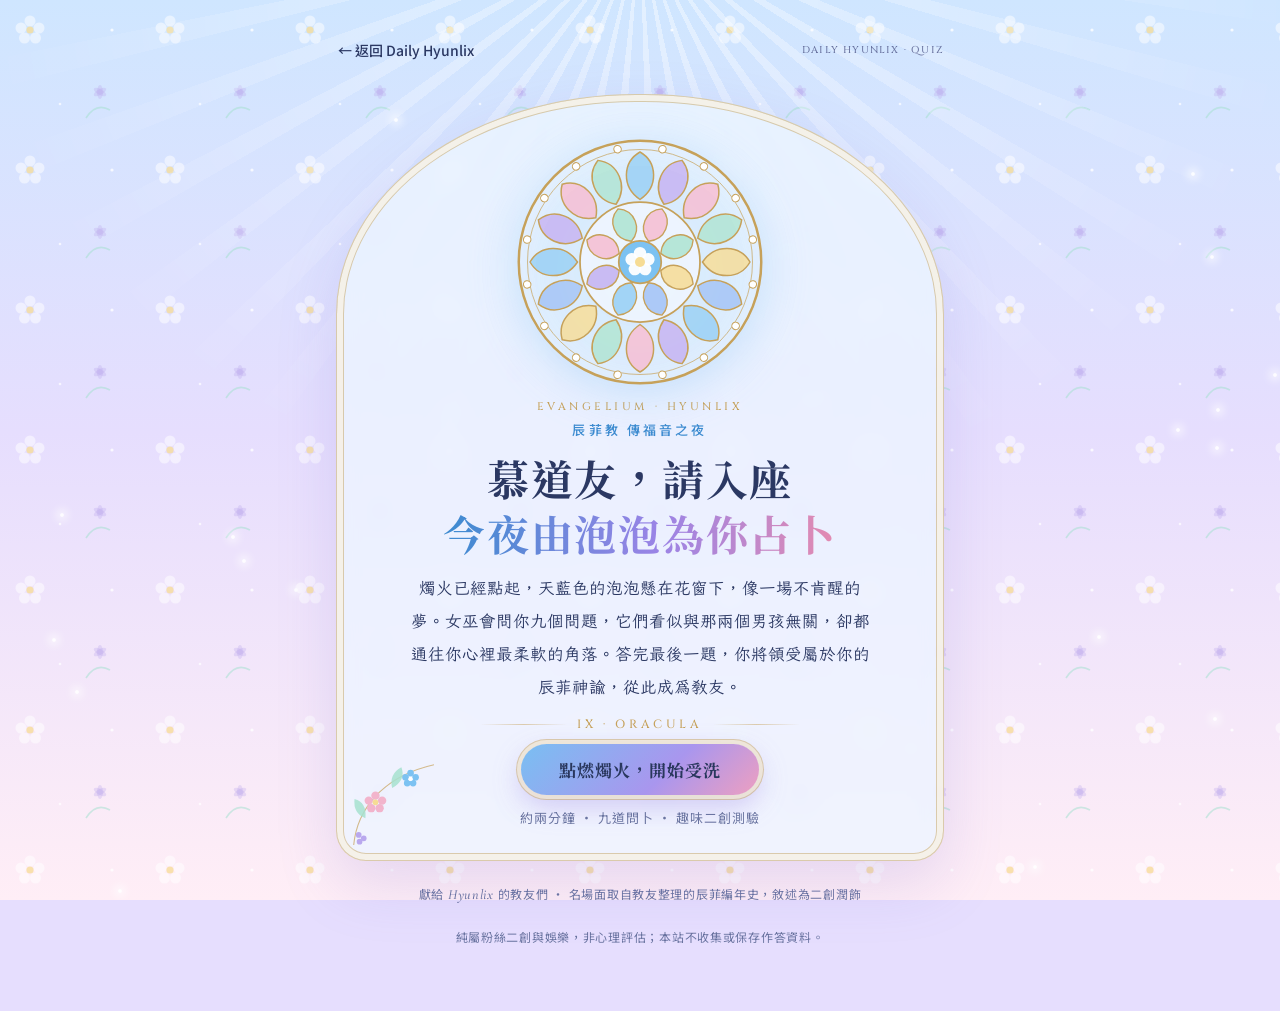
==== heart-flutter.html @ 3e99c783 "Add heart-flutter quiz and link it from Daily Hyunlix" ====
<!doctype html>
<html lang="zh-Hant">
<head>
<meta charset="utf-8">
<meta name="viewport" content="width=device-width,initial-scale=1,viewport-fit=cover">
<meta name="theme-color" content="#cfe6ff">
<meta name="description" content="九道問卜，領受屬於你的辰菲神諭。Daily Hyunlix 的心動時刻趣味測驗，約兩分鐘。">
<meta property="og:type" content="website">
<meta property="og:title" content="辰菲心動時刻｜Daily Hyunlix">
<meta property="og:description" content="九道問卜，六種心動時刻。來看看女巫為你讀出的辰菲神諭。">
<meta property="og:url" content="https://annaone0.github.io/daily-hyunlix/heart-flutter.html">
<link rel="canonical" href="https://annaone0.github.io/daily-hyunlix/heart-flutter.html">
<style>[hidden]{display:none!important}body{margin:0}html{scroll-padding-top:env(safe-area-inset-top,0px)}</style>
<title>辰菲心動時刻｜Daily Hyunlix</title>
<link rel="preconnect" href="https://fonts.googleapis.com">
<link rel="stylesheet" href="https://fonts.googleapis.com/css2?family=Noto+Serif+TC:wght@500;700&family=LXGW+WenKai+TC:wght@400;700&family=Noto+Sans+TC:wght@400;500&family=Cormorant+Garamond:ital,wght@1,500&family=Cinzel:wght@500&display=swap">
<style>
/* Layout: a single nave. Arched glass panels stand in one column under falling light; a rose window crowns the entrance; flowers grow over every wall. */
:root{
  --bg-top:#cfe6ff; --bg-mid:#e6defe; --bg-bot:#ffeef6;
  --pearl:rgba(255,255,255,.74); --glass:rgba(236,245,255,.78);
  --ink:#2b3863; --ink-soft:#6a74a0;
  --sky:#7cc2f2; --sky-deep:#3c8bd0; --gilt:#c6a15a; --line:rgba(198,161,90,.5);
  --rose:#f2b4cc; --lilac:#b9a8ee; --mint:#a6e0cf; --butter:#f6dc94; --peach:#f6c2a4;
  --ray:rgba(255,255,255,.42); --glow:rgba(255,255,255,.9);
  --display:"Noto Serif TC","Songti TC",serif; --prose:"LXGW WenKai TC","Noto Serif TC",serif;
  --body:"Noto Sans TC","PingFang TC","Microsoft JhengHei",sans-serif;
  --latin:"Cormorant Garamond",Georgia,serif; --caps:"Cinzel","Times New Roman",serif;
}
@media (prefers-color-scheme: dark){:root:not([data-theme="light"]){
  --bg-top:#151c48; --bg-mid:#241f52; --bg-bot:#36244c;
  --pearl:rgba(30,34,78,.74); --glass:rgba(44,54,108,.66);
  --ink:#eef0ff; --ink-soft:#b3b8de; --sky:#8fcdf6; --sky-deep:#b8dffb; --gilt:#e3c47e; --line:rgba(227,196,126,.42);
  --ray:rgba(190,215,255,.13); --glow:rgba(255,240,210,.55); color-scheme:dark}}
:root[data-theme="dark"]{
  --bg-top:#151c48; --bg-mid:#241f52; --bg-bot:#36244c;
  --pearl:rgba(30,34,78,.74); --glass:rgba(44,54,108,.66);
  --ink:#eef0ff; --ink-soft:#b3b8de; --sky:#8fcdf6; --sky-deep:#b8dffb; --gilt:#e3c47e; --line:rgba(227,196,126,.42);
  --ray:rgba(190,215,255,.13); --glow:rgba(255,240,210,.55); color-scheme:dark}

*{box-sizing:border-box}
body{
  color:var(--ink);font-family:var(--body);font-size:16px;line-height:1.75;min-height:100vh;overflow-x:hidden;
  background-color:var(--bg-mid);
  background-image:
    url("data:image/svg+xml,%3Csvg xmlns='http://www.w3.org/2000/svg' width='140' height='140' viewBox='0 0 140 140'%3E%3Cg fill='%23ffffff' fill-opacity='.5'%3E%3Ccircle cx='30' cy='21' r='5.5'/%3E%3Ccircle cx='39' cy='28' r='5.5'/%3E%3Ccircle cx='35.5' cy='38' r='5.5'/%3E%3Ccircle cx='24.5' cy='38' r='5.5'/%3E%3Ccircle cx='21' cy='28' r='5.5'/%3E%3C/g%3E%3Ccircle cx='30' cy='30' r='3.6' fill='%23f6dc94' fill-opacity='.75'/%3E%3Cg fill='%23b9a8ee' fill-opacity='.3'%3E%3Cellipse cx='100' cy='92' rx='3' ry='7'/%3E%3Cellipse cx='100' cy='92' rx='3' ry='7' transform='rotate(60 100 92)'/%3E%3Cellipse cx='100' cy='92' rx='3' ry='7' transform='rotate(120 100 92)'/%3E%3C/g%3E%3Cpath d='M86 118 q10 -16 24 -8' stroke='%23a6e0cf' stroke-opacity='.55' fill='none' stroke-width='1.6'/%3E%3Ccircle cx='112' cy='30' r='1.6' fill='%23ffffff' fill-opacity='.8'/%3E%3Ccircle cx='60' cy='104' r='1.3' fill='%23ffffff' fill-opacity='.7'/%3E%3C/svg%3E"),
    linear-gradient(180deg,var(--bg-top),var(--bg-mid) 48%,var(--bg-bot));
  background-attachment:fixed;
}
body::after{content:"";position:fixed;inset:0;pointer-events:none;z-index:0;
  background:repeating-conic-gradient(from 160deg at 50% -8%,var(--ray) 0deg 2.5deg,transparent 2.5deg 8deg);
  -webkit-mask-image:radial-gradient(ellipse 70% 80% at 50% 0,#000 0,transparent 75%);mask-image:radial-gradient(ellipse 70% 80% at 50% 0,#000 0,transparent 75%)}
.wrap{position:relative;z-index:1;max-width:640px;margin:0 auto;padding-block:28px 64px;padding-left:max(16px,env(safe-area-inset-left,0px));padding-right:max(16px,env(safe-area-inset-right,0px));display:flex;flex-direction:column;gap:22px}

/* floating bubbles and motes of light */
.air{position:fixed;inset:0;pointer-events:none;z-index:0;overflow:hidden}
.air .bub{position:absolute;bottom:-120px;border-radius:50%;
  background:radial-gradient(circle at 32% 28%,#fff 0 7%,rgba(255,255,255,.35) 20%,transparent 62%),conic-gradient(from 40deg,rgba(124,194,242,.28),rgba(242,180,204,.28),rgba(246,220,148,.25),rgba(166,224,207,.28),rgba(185,168,238,.3),rgba(124,194,242,.28));
  border:1px solid rgba(255,255,255,.7);animation:rise linear infinite;opacity:.85}
.air .mote{position:absolute;width:4px;height:4px;border-radius:50%;background:var(--glow);box-shadow:0 0 10px 3px var(--glow);animation:twinkle ease-in-out infinite}
@keyframes rise{0%{transform:translate(0,0)}50%{transform:translate(26px,-55vh)}100%{transform:translate(-14px,-118vh)}}
@keyframes twinkle{0%,100%{opacity:.15;transform:scale(.6)}50%{opacity:1;transform:scale(1.2)}}
@media (prefers-reduced-motion: reduce){.air .bub,.air .mote{animation:none;bottom:auto}}

/* arched glass panel */
.card{position:relative;background:var(--glass);border:1px solid var(--line);border-radius:30px;padding:30px 24px;
  box-shadow:inset 0 0 0 6px var(--pearl),inset 0 0 0 7px var(--line),0 24px 60px rgba(120,110,210,.18);
  backdrop-filter:blur(10px) saturate(1.2);-webkit-backdrop-filter:blur(10px) saturate(1.2)}
.card.arch{border-radius:300px 300px 30px 30px / 220px 220px 30px 30px;padding-top:42px}
.ornate{background-image:
  url("data:image/svg+xml,%3Csvg xmlns='http://www.w3.org/2000/svg' width='110' height='110' viewBox='0 0 110 110'%3E%3Cpath d='M8 104 C12 62 42 22 104 8' stroke='%23c6a15a' stroke-opacity='.7' stroke-width='1.3' fill='none'/%3E%3Cpath d='M22 72 q-15 -6 -13 -23 q15 4 13 23z' fill='%23a6e0cf' fill-opacity='.85'/%3E%3Cpath d='M54 36 q-4 -17 11 -25 q6 15 -11 25z' fill='%23a6e0cf' fill-opacity='.85'/%3E%3Cg fill='%23f2b4cc'%3E%3Ccircle cx='34' cy='45' r='5'/%3E%3Ccircle cx='42' cy='51' r='5'/%3E%3Ccircle cx='39' cy='60' r='5'/%3E%3Ccircle cx='29' cy='60' r='5'/%3E%3Ccircle cx='26' cy='51' r='5'/%3E%3C/g%3E%3Ccircle cx='34' cy='53' r='3.4' fill='%23f6dc94'/%3E%3Cg fill='%237cc2f2'%3E%3Ccircle cx='76' cy='18' r='4'/%3E%3Ccircle cx='82' cy='23' r='4'/%3E%3Ccircle cx='79' cy='30' r='4'/%3E%3Ccircle cx='72' cy='30' r='4'/%3E%3Ccircle cx='70' cy='23' r='4'/%3E%3C/g%3E%3Ccircle cx='76' cy='25' r='2.6' fill='%23ffffff'/%3E%3Cg fill='%23b9a8ee'%3E%3Ccircle cx='14' cy='92' r='3.4'/%3E%3Ccircle cx='20' cy='96' r='3.4'/%3E%3Ccircle cx='15' cy='100' r='3.4'/%3E%3C/g%3E%3C/svg%3E"),
  url("data:image/svg+xml,%3Csvg xmlns='http://www.w3.org/2000/svg' width='110' height='110' viewBox='0 0 110 110'%3E%3Cg transform='rotate(180 55 55)'%3E%3Cpath d='M8 104 C12 62 42 22 104 8' stroke='%23c6a15a' stroke-opacity='.7' stroke-width='1.3' fill='none'/%3E%3Cpath d='M22 72 q-15 -6 -13 -23 q15 4 13 23z' fill='%23a6e0cf' fill-opacity='.85'/%3E%3Cpath d='M54 36 q-4 -17 11 -25 q6 15 -11 25z' fill='%23a6e0cf' fill-opacity='.85'/%3E%3Cg fill='%23b9a8ee'%3E%3Ccircle cx='34' cy='45' r='5'/%3E%3Ccircle cx='42' cy='51' r='5'/%3E%3Ccircle cx='39' cy='60' r='5'/%3E%3Ccircle cx='29' cy='60' r='5'/%3E%3Ccircle cx='26' cy='51' r='5'/%3E%3C/g%3E%3Ccircle cx='34' cy='53' r='3.4' fill='%23f6dc94'/%3E%3Cg fill='%23f2b4cc'%3E%3Ccircle cx='76' cy='18' r='4'/%3E%3Ccircle cx='82' cy='23' r='4'/%3E%3Ccircle cx='79' cy='30' r='4'/%3E%3Ccircle cx='72' cy='30' r='4'/%3E%3Ccircle cx='70' cy='23' r='4'/%3E%3C/g%3E%3Ccircle cx='76' cy='25' r='2.6' fill='%23ffffff'/%3E%3C/g%3E%3C/svg%3E");
  background-repeat:no-repeat;background-position:left 10px bottom 10px,right 10px top 10px;background-size:92px 92px}
.card.arch.ornate{background-position:left 10px bottom 10px,right -200px top -200px}

/* entrance */
.hero{display:flex;flex-direction:column;align-items:center;text-align:center;gap:12px}
.rosewin{width:min(250px,72%);height:auto;filter:drop-shadow(0 8px 24px rgba(124,194,242,.45))}
.eyebrow{font:500 11px var(--caps);letter-spacing:.32em;color:var(--gilt)}
.zh-eyebrow{font:500 13px var(--body);letter-spacing:.24em;color:var(--sky-deep);margin-top:-6px}
h1{font:700 clamp(28px,7.6vw,42px)/1.3 var(--display);margin:0;text-wrap:balance;letter-spacing:.04em}
h1 em{font-style:normal;background:linear-gradient(90deg,var(--sky-deep),#9b84e6 55%,#e48bb0);-webkit-background-clip:text;background-clip:text;color:transparent}
.lede{font:400 16.5px/2 var(--prose);color:var(--ink);max-width:28em;margin:0;text-wrap:pretty}
.rule{display:flex;align-items:center;gap:10px;color:var(--gilt);font:500 12px var(--caps);letter-spacing:.3em;width:100%;max-width:320px}
.rule::before,.rule::after{content:"";flex:1;height:1px;background:linear-gradient(90deg,transparent,var(--line),transparent)}
.btn{font:700 17px var(--display);letter-spacing:.12em;color:#fff;background:linear-gradient(135deg,#79bff2,#a996ee 60%,#ee9fc0);border:none;border-radius:99px;padding:13px 38px;cursor:pointer;box-shadow:0 0 0 4px rgba(255,255,255,.55),0 0 0 5px var(--line),0 10px 28px rgba(150,130,230,.4);transition:transform .2s,box-shadow .2s}
.btn:hover{transform:translateY(-2px);box-shadow:0 0 0 4px rgba(255,255,255,.65),0 0 0 5px var(--gilt),0 14px 34px rgba(150,130,230,.5)}
.btn:focus-visible,.opt:focus-visible,.tabs button:focus-visible,.back:focus-visible{outline:3px solid var(--rose);outline-offset:4px}
.meta{font-size:13px;color:var(--ink-soft);letter-spacing:.08em}

/* questions */
.progress{display:flex;align-items:center;gap:12px;font:500 13px var(--body);color:var(--ink-soft);font-variant-numeric:tabular-nums;letter-spacing:.06em}
.bar{flex:1;height:6px;border-radius:99px;background:rgba(198,161,90,.18);overflow:hidden;box-shadow:inset 0 0 0 1px var(--line)}
.bar i{display:block;height:100%;background:linear-gradient(90deg,var(--mint),var(--sky),var(--lilac),var(--rose));border-radius:99px;transition:width .5s}
.qtitle{font:700 clamp(20px,5.2vw,25px)/1.55 var(--display);margin:20px 0 6px;text-wrap:balance;letter-spacing:.02em}
.qsub{font:400 15px/1.8 var(--prose);color:var(--ink-soft);margin:0 0 20px}
.opts{display:grid;gap:10px}
.opt{display:flex;align-items:center;gap:14px;text-align:left;font:400 15.5px/1.55 var(--body);color:var(--ink);background:var(--pearl);border:1px solid var(--line);border-radius:20px;padding:13px 16px;cursor:pointer;transition:border-color .2s,transform .2s,box-shadow .2s}
.opt:hover{border-color:var(--gilt);transform:translateX(3px);box-shadow:0 6px 20px rgba(124,194,242,.25)}
.opt b{flex:none;width:32px;height:32px;display:grid;place-items:center;border-radius:50%;font:500 13px var(--caps);color:var(--gilt);background:radial-gradient(circle at 32% 28%,#fff,rgba(185,168,238,.25));border:1px solid var(--line)}
.back{margin-top:16px;font:500 13px var(--body);color:var(--ink-soft);background:none;border:none;cursor:pointer;padding:4px 0}

/* divination */
.drawing{text-align:center;padding-block:52px}
.drawing .orb{width:120px;height:120px;margin:0 auto 20px;border-radius:50%;
  background:radial-gradient(circle at 32% 26%,#fff 0 9%,rgba(255,255,255,.4) 22%,transparent 60%),conic-gradient(from 0deg,#9fd3f6,#c8b9f3,#f5c3d6,#f6dfa0,#b4e6d6,#9fd3f6);
  box-shadow:0 0 40px 8px rgba(185,168,238,.45),inset 0 0 0 1px rgba(255,255,255,.8);animation:orb 2.4s linear infinite}
@keyframes orb{to{transform:rotate(360deg)}}
@media (prefers-reduced-motion: reduce){.drawing .orb{animation:none}}
.drawing .qsub{margin:6px 0 0}

/* revelation */
.result{display:flex;flex-direction:column;gap:22px}
.rite{text-align:center;display:flex;flex-direction:column;gap:6px;align-items:center}
.rite .k{font:500 11px var(--caps);letter-spacing:.34em;color:var(--gilt)}
.rite p{margin:0;font:400 16px/1.9 var(--prose);max-width:26em;text-wrap:pretty}
.rtag{align-self:center;font:500 13px var(--body);color:var(--sky-deep);background:var(--pearl);border:1px solid var(--line);border-radius:99px;padding:3px 16px;text-align:center}
.rname{font:700 clamp(23px,6.2vw,31px)/1.5 var(--display);text-align:center;margin:0;text-wrap:balance;letter-spacing:.03em}
.roles{display:grid;grid-template-columns:1fr 1fr;gap:10px}
@media (max-width:420px){.roles{grid-template-columns:1fr}}
.role{border-radius:22px;padding:15px 16px;min-width:0;border:1px solid var(--line)}
.role.hj{background:linear-gradient(160deg,rgba(185,168,238,.32),rgba(242,180,204,.18))}
.role.fx{background:linear-gradient(160deg,rgba(124,194,242,.3),rgba(166,224,207,.22))}
.role h3{margin:0 0 2px;font:700 16px var(--display)}
.role p{margin:0;font:400 14.5px/1.75 var(--prose);color:var(--ink-soft)}
.scene{position:relative;background:var(--pearl);border:1px solid var(--line);border-radius:24px;padding:28px 22px 20px;box-shadow:inset 0 0 0 5px var(--glass),inset 0 0 0 6px var(--line)}
.scene .label{position:absolute;top:-13px;left:50%;transform:translateX(-50%);white-space:nowrap;background:linear-gradient(90deg,#79bff2,#a996ee);color:#fff;font:500 12.5px var(--body);letter-spacing:.16em;border-radius:99px;padding:3px 16px}
.scene .story{margin:0;font:400 17.5px/2.05 var(--prose);text-indent:2em}
.scene .inspire{font:400 13px/1.7 var(--body);color:var(--ink-soft);margin:14px 0 0;padding-top:12px;border-top:1px dashed var(--line)}
.you{display:flex;flex-direction:column;gap:14px}
.you h3{font:700 20px var(--display);margin:0;text-align:center;letter-spacing:.08em}
.chips{display:flex;flex-wrap:wrap;gap:6px;justify-content:center}
.chips span{font:500 13px var(--body);color:var(--sky-deep);background:var(--pearl);border:1px solid var(--line);border-radius:99px;padding:2px 12px}
.you .para{margin:0;font:400 16.5px/2.05 var(--prose);text-indent:2em}
.meter .track{position:relative;height:8px;border-radius:99px;background:linear-gradient(90deg,var(--rose),var(--lilac),var(--sky));box-shadow:inset 0 0 0 1px var(--line)}
.meter .dot{position:absolute;top:50%;width:22px;height:22px;border-radius:50%;background:radial-gradient(circle at 32% 28%,#fff,#e8e1ff);border:2px solid var(--gilt);box-shadow:0 0 12px rgba(185,168,238,.8);transform:translate(-50%,-50%)}
.meter .ends{display:flex;justify-content:space-between;font-size:12.5px;color:var(--ink-soft);margin-top:6px}
.meter .read{margin:8px 0 0;font:400 15px/1.9 var(--prose)}
.facets{display:grid;gap:0;margin:0}
.facet{display:grid;grid-template-columns:6.2em 1fr;gap:12px;align-items:baseline;border-top:1px solid var(--line);padding:12px 0}
.facet dt{font:700 14px var(--display);color:var(--gilt);letter-spacing:.06em}
.facet dd{margin:0;font:400 15px/1.85 var(--prose);min-width:0}
.actions{display:flex;flex-wrap:wrap;gap:10px;justify-content:center}
.saved{text-align:center;font:400 13px var(--prose);color:var(--ink-soft);margin:0}

.foot{text-align:center;font-size:12px;color:var(--ink-soft);letter-spacing:.06em}
.foot i{font:italic 500 14px var(--latin)}

.site-nav{display:flex;align-items:center;justify-content:space-between;gap:12px;flex-wrap:wrap}
.site-nav a,.home-link{color:var(--ink);font:500 14px var(--body);text-decoration:none;display:inline-flex;align-items:center;min-height:44px;padding:8px 2px}
.site-nav span{font:500 10px var(--caps);color:var(--ink-soft);letter-spacing:.12em}
.btn{color:#29375d;min-height:48px;letter-spacing:.06em}
.scene .label{color:#24345d}
.back{min-height:44px}
.opt[aria-pressed="true"]{border-color:var(--sky-deep);box-shadow:inset 0 0 0 1px var(--sky-deep)}
a:focus-visible{outline:3px solid var(--sky-deep);outline-offset:4px;border-radius:4px}
.qtitle:focus,.rname:focus{outline:none}
.qtitle:focus-visible,.rname:focus-visible{outline:2px solid var(--sky-deep);outline-offset:6px;border-radius:4px}
.share-note{font-size:13px;text-align:center;color:var(--ink-soft);margin:0;overflow-wrap:anywhere}
.share-fallback{display:block;width:100%;padding:12px;border:1px solid var(--line);border-radius:12px;background:var(--pearl);color:var(--ink);font:13px var(--body)}
.foot{margin:0}.home-link{justify-content:center}.actions .btn{font-size:15px;padding:12px 24px}
@media(prefers-reduced-motion:reduce){*,*::before,*::after{scroll-behavior:auto!important;transition:none!important;animation:none!important}}
</style>
</head>
<body>
<div class="air" id="air" aria-hidden="true"></div>

<main class="wrap">
  <nav class="site-nav" aria-label="網站導覽"><a href="./#heart-quiz">← 返回 Daily Hyunlix</a><span>DAILY HYUNLIX · QUIZ</span></nav>

  <!-- entrance -->
  <section class="card arch ornate hero" id="intro">
    <svg class="rosewin" id="rosewin" viewBox="-100 -100 200 200" role="img" aria-label="一扇天藍色的玫瑰花窗"></svg>
    <div class="eyebrow">EVANGELIUM · HYUNLIX</div>
    <div class="zh-eyebrow">辰菲教 傳福音之夜</div>
    <h1>慕道友，請入座<br><em>今夜由泡泡為你占卜</em></h1>
    <p class="lede">燭火已經點起，天藍色的泡泡懸在花窗下，像一場不肯醒的夢。女巫會問你九個問題，它們看似與那兩個男孩無關，卻都通往你心裡最柔軟的角落。答完最後一題，你將領受屬於你的辰菲神諭，從此成為教友。</p>
    <div class="rule">IX · ORACULA</div>
    <button class="btn" type="button" id="startBtn">點燃燭火，開始受洗</button>
    <span class="meta">約兩分鐘 · 九道問卜 · 趣味二創測驗</span>
  </section>

  <!-- questions -->
  <section class="card ornate" id="quiz" hidden>
    <div class="progress"><span id="progText">第 1 / 9 道問卜</span><div class="bar" id="progressTrack" role="progressbar" aria-label="已完成題數" aria-valuemin="0" aria-valuemax="9" aria-valuenow="0"><i id="progBar" style="width:0"></i></div></div>
    <h2 class="qtitle" id="qTitle" tabindex="-1"></h2>
    <p class="qsub" id="qSub"></p>
    <div class="opts" id="opts"></div>
    <button class="back" type="button" id="backBtn">← 回到上一道問卜</button>
  </section>

  <!-- divination -->
  <section class="card arch drawing" id="drawing" role="status" aria-live="polite" hidden>
    <div class="orb"></div>
    <p class="qtitle" style="margin:0">女巫正在攪動泡泡水晶</p>
    <p class="qsub">你的神諭，正從花窗的光裡慢慢浮現。</p>
  </section>

  <!-- revelation -->
  <section class="card arch ornate result" id="result" hidden></section>

  <p class="foot">獻給 <i>Hyunlix</i> 的教友們 · 名場面取自教友整理的辰菲編年史，敘述為二創潤飾</p>
  <p class="foot">純屬粉絲二創與娛樂，非心理評估；本站不收集或保存作答資料。</p>
  <noscript><p class="foot">請開啟 JavaScript 以進行測驗。</p></noscript>
</main>

<script>
const PAIRINGS = {
  hj:  {label:"辰攻菲受", color:"#7cc2f2"},
  fx:  {label:"菲攻辰受", color:"#f2b4cc"},
  sw:  {label:"互攻都可以", color:"#b9a8ee"},
  pure:{label:"純愛不分攻受", color:"#a6e0cf"}
};

const RESULTS = {
  domspoil:{
    color:"#7cc2f2", tag:"強勢辰 × 縱容溺愛菲",
    name:"「衣角是他的，你也是。」",
    hj:["執念派辰","他愛一個人的方式，是不鬆手。"],
    fx:["縱容派菲","被他抓住的時候，連逃的念頭都沒有。"],
    scene:"那是一場很長的直播。燈光很亮，聊天室的字一行一行往上逃，所有人都在笑。只有少數人看見，辰的手指一直停在菲的衣服上，捻著袖口，又移到衣角，像在黑暗裡摸索一盞燈的開關，確認它還在。菲沒有回頭。他只是把身子往那隻手的方向，又挪近了一寸。",
    inspire:"經文出處：教友永久收藏的「那件辰摸了整場直播的菲的衣服」。",
    keys:["抓緊才是安全感","說了就要算數","被縱容的人才敢任性"],
    you:"你走進人群的樣子是篤定的。行程由你排，方向由你定，旁人猶豫不決的事，到了你手上就有了答案。他們以為那是強大，女巫卻看見底下藏著一個怕被留下的孩子。你的掌控從來不是為了支配，而是為了不再失去；你握得那樣緊，是因為你比誰都清楚，鬆開的手，往往就再也牽不回來。所以你要的愛必須明亮、確定、毫不閃躲，哪怕只是一個眼神的遲疑，都足夠你徹夜難眠。",
    heart:"你再任性一點，他依然笑著說「好」。那一刻，你的盔甲會悄悄卸下一片。",
    weak:"情緒漲潮的時候，話總比心更快、更鋒利；等潮水退去，你又要繞很遠的路，才肯先說一聲對不起。",
    need:"不需要你證明什麼的偏愛，以及一句不必反覆確認的「我不走」。"
  },
  tsundere:{
    color:"#b9a8ee", tag:"口是心非佔有慾辰 × 小天使暖男菲",
    name:"「畫裡是你，臉我替你藏起來了。」",
    hj:["嘴硬派辰","越是在乎，越要用顏料蓋住。"],
    fx:["小天使菲","他對誰都溫柔，唯獨在辰面前，藏不住笑。"],
    scene:"2021 年 12 月 19 日，辰貼出一張畫。畫裡是一個人赤裸的背，而頭的位置，被一層顏料厚厚地抹去。那段日子他正在看《無法抗拒的他》，劇中的女孩也是這樣，畫下喜歡的人，再親手把臉藏起來。辰沒有解釋一個字。可是有些背影，不必看見臉，全世界都認得。",
    inspire:"經文出處：2021/12/19 名留青史的「辰菲露餡畫」。",
    keys:["嘴硬心軟","把愛藏進細節","吃醋只會沉默"],
    you:"你是把「還好」說得最自然的人。被問起在不在意，你聳聳肩；一轉身，卻把他說過的每一句話都仔細摺好，收進心裡最深的那個抽屜。你的愛從不張揚，它躲在你默默記住的口味裡，躲在那句「剛好順路」裡，躲在你累得睜不開眼、仍然回了的那一則訊息裡。你不是不敢愛，你只是害怕，先被看穿的那個人，就輸了。",
    heart:"有人看穿了你的嘴硬，卻不拆穿，只是笑著，朝你走近一步。",
    weak:"醋意湧上來時你選擇沉默，等對方來猜；猜錯了，你又獨自把那份委屈熬成一整夜。",
    need:"一個不必等你開口，就讀得懂你沉默的人。"
  },
  clingy:{
    color:"#f2b4cc", tag:"撒嬌黏人辰 × 成熟包容菲",
    name:"「你想要的，我替你去要。」",
    hj:["撒嬌派辰","舞台上他是光，回到菲身邊，只想當被照顧的那一個。"],
    fx:["守護派菲","嗓音低得像大地，心卻軟得像剛出爐的布朗尼。"],
    scene:"2024 年，DJ Snake 就站在不遠處。想要簽名的人是辰，可是先邁開腳步、先開口的，是菲。後來菲拿著那張簽名回頭，眼睛彎成兩道月牙，那份歡喜，比他自己見到偶像時還要滿。原來有一種愛，是把對方的願望，排在自己的願望前面。",
    inspire:"經文出處：2024 年菲替辰向 DJ Snake 要簽名。",
    keys:["照顧者人格","被需要就是被愛","溫柔而有底氣"],
    you:"你是人群裡那盞不刺眼、卻一直亮著的燈。你記得誰不吃香菜，誰最近睡得不好，誰的生日又快到了。你的愛很具體，是一杯溫度剛好的水，是一句「到家跟我說」。別誤會，你一點也不軟弱。你只是更喜歡看見一個在全世界面前逞強的人，唯獨在你面前，肯放下所有武裝，像個孩子一樣朝你伸出手。",
    heart:"在別人面前堅不可摧，只在你懷裡撒嬌的那個人。",
    weak:"你太習慣當接住別人的那雙手，委屈的時候也說「沒關係」，直到某一天，連自己都接不住了。",
    need:"偶爾，換他來接住你。讓你也能不必那麼懂事。"
  },
  soulmate:{
    color:"#a6e0cf", tag:"靈魂伴侶辰菲",
    name:"「失去過一次，就再也不放手。」",
    hj:["深情派辰","他把在乎藏得很深，深到長進了骨頭裡。"],
    fx:["陽光派菲","像天藍色，總在最暗的時候，從窗縫照進來。"],
    scene:"出道戰那一年，名單上一度少了一個名字。後來，菲回來了。從練習生時期的那一次初見，到一起熬過團隊最艱難的那幾年，再到 2025 年續約的消息傳來，他們之間從沒有誰說過「永遠」，只是一年，又一年，把永遠走成了腳下的路。",
    inspire:"經文出處：出道戰的失而復得，與此後一路並肩、家人般的革命情感。",
    keys:["慢熱而長情","一起長大","靈魂相認"],
    you:"你不輕易把心交出去，可一旦交出，便是一生。你對愛情沒有煙火般的想像，你在乎的是「我們一起走過了什麼」：一起淋過的雨，一起熬過的夜，一起從青澀長成大人的那些年。你相信真正的親密不在於每天說愛，而在於你最狼狽的時候回過頭，他還在原地。你的愛很深，深到偶爾連你自己都會害怕。",
    heart:"陪你走過低谷，不需要一句解釋，就懂你的人。",
    weak:"太念舊，也太難放下。受過的傷，你會記得比誰都久。",
    need:"安穩，長久，以及願意陪你慢慢變老的耐心。"
  },
  muse:{
    color:"#f6dc94", tag:"浪漫藝術家辰 × 溫柔繆思菲",
    name:"「我們的手，一起握著雛菊。」",
    hj:["藝術家辰","那些說不出口的話，他用畫筆一層一層說完。"],
    fx:["繆思菲","滿臉雀斑是散落的星，是辰畫了又畫的靈感。"],
    scene:"2021 年菲生日，辰送了他一幅畫：兩隻手，一同握著一束雛菊。沒有寫滿字的卡片，只有顏色一筆一筆疊上去，像一句話說得很慢、很慢。後來在某場雙人直播裡，辰望著菲，望到出了神；菲說起「情侶」兩個字的時候，目光不由自主地，轉向了他。",
    inspire:"經文出處：2021 菲生日的雙手握雛菊畫作；2024 雙人直播辰看菲看呆。",
    keys:["浪漫主義者","儀式感","一個眼神就懂"],
    you:"你會把電影票根夾進書頁，把乾燥花收進鐵盒，把對方隨手寫的紙條留很多年。你的愛安靜而細膩，比起盛大的告白，你更容易被一個微小的用心擊中。你是憑感覺活著的人：氣氛對了，眼神對了，你便毫無保留地交出自己；感覺錯了，再完美的條件，也點不亮你心裡的那盞燈。",
    heart:"願意為你花時間，記得你所有小事，並且把它們當成大事的人。",
    weak:"你想得太多，也想得太深。對方一點點冷淡，你就能在心裡獨自演完一整部悲劇。",
    need:"被放在心上的儀式感，和一次又一次溫柔的確認。"
  },
  banter:{
    color:"#f6c2a4", tag:"歡喜冤家互懟辰菲",
    name:"「說好當鬼的，怎麼放水給我抱？」",
    hj:["戲精派辰","最愛鬧菲，也最捨不得別人鬧他。"],
    fx:["反擊派菲","嘴上從不認輸，一轉身，卻從背後抱了上去。"],
    scene:"鬼抓人開始了，辰是鬼。照規矩，他該拚了命去追，可是追到菲面前，他的腳步忽然慢了下來，慢得恰到好處，慢到菲從背後一把將他抱住。那一年，就連昇玟都說出了那句石破天驚的「Hyunjin loves Felix」。有些放水，是全世界都看得見的告白。",
    inspire:"經文出處：2022 鬼抓人辰放水讓菲背後抱；金昇玟的「Hyunjin loves Felix」。",
    keys:["朋友以上","互懟是情趣","一起瘋也一起扛"],
    you:"你和喜歡的人在一起時，像兩個放學後不肯回家的孩子，互相吐槽，互相拆台，笑到肚子發疼。可是誰要是敢欺負他，你一定第一個站出來。你最怕的是無聊和客套，你要的是一個接得住你所有玩笑、陪你一起丟臉也不怕的人。你的愛很吵，吵得很真。",
    heart:"跟你鬥嘴鬥到最後，悄悄讓你贏的那個人。",
    weak:"你太習慣用玩笑包住真心，以至於最重要的那句話，總是卡在喉嚨裡。",
    need:"一起大笑的默契，還有某個安靜的時刻，他認真地對你說：「我是說真的。」"
  }
};

const LEAD_READ = [
  [0.35, "水晶裡的指針偏向「主導」。在愛裡，你是握著船舵的那個人，你的溫柔裡帶著保護，也帶著一點不容商量的霸道。"],
  [-0.35, "水晶裡的指針停在正中央。你撐得起別人，也懂得撒嬌；要強還是要軟，全看站在你對面的是誰。"],
  [-2, "水晶裡的指針偏向「包容」。你的愛是退讓，是成全，你總是不自覺地把對方的冷暖，排在自己之前。"]
];

// lead: +1 = 主導, -1 = 包容
const QUESTIONS = [
  {id:"pairing", q:"第一道問卜，關乎信仰：你心中的辰菲，誰攻，誰受？", sub:"不必害羞，慕道友。女巫只看得見真心，看不見羞恥心。",
   opts:[
    {t:"辰攻菲受，正宮就是正宮", p:"hj", w:{domspoil:2,tsundere:2}},
    {t:"菲攻辰受，低音炮理應在上", p:"fx", w:{clingy:3}},
    {t:"互攻，今夜誰心情好誰說了算", p:"sw", w:{banter:2,domspoil:1,clingy:1}},
    {t:"純愛不分攻受，他們是靈魂伴侶", p:"pure", w:{soulmate:2,muse:2}}
  ]},
  {id:"trip", q:"結伴遠行的日子，你通常是哪一個？", sub:"一個人怎麼安排旅程，就會怎麼安排愛。",
   opts:[
    {t:"行程表由我執筆，幾點吃什麼都排好了", w:{domspoil:2,banter:1}, lead:1},
    {t:"嘴上說「都可以」，其實早就想好要吃哪家", w:{tsundere:2}, lead:.5},
    {t:"包包裡有暈車藥、OK 繃，和每個人的零食", w:{clingy:1,soulmate:1}, lead:-1},
    {t:"走到哪算哪，看見好看的花就停下來", w:{muse:2}, lead:-.5}
  ]},
  {id:"fine", q:"好友傳來一句「我沒事」，你會怎麼回應？", sub:"「沒事」是世上最常見的咒語，看你怎麼解。",
   opts:[
    {t:"直接打電話過去：「說，誰欺負你」", w:{domspoil:1,soulmate:1}, lead:1},
    {t:"只回一個「喔」，然後默默叫了宵夜送到她家", w:{tsundere:2}, lead:0},
    {t:"傳一大串貼圖，再附上三百字的長文", w:{clingy:2}, lead:-.5},
    {t:"先吐槽她一句，再陪她聊到天亮", w:{banter:2}, lead:0}
  ]},
  {id:"dessert", q:"午後的茶席上，你最想端出哪一份點心？", sub:"甜點會替你說出，那些沒說出口的溫柔。",
   opts:[
    {t:"自己烤的布朗尼，切得歪歪的也沒關係", w:{clingy:2,soulmate:1}, lead:-1},
    {t:"櫥窗裡最昂貴、最好看的那一塊", w:{domspoil:1,muse:1}, lead:1},
    {t:"不必點，我吃一口你的就好", w:{tsundere:1,clingy:1}, lead:.5},
    {t:"先拍二十張照片，擺盤才是靈魂", w:{muse:2}, lead:0}
  ]},
  {id:"wallpaper", q:"此刻，你的手機桌布是什麼？", sub:"每天解鎖幾百次的那一眼，早已替你許下了願。",
   opts:[
    {t:"辰菲同框，一張照片就是一整個宇宙", w:{soulmate:1,clingy:1}, lead:0},
    {t:"自己最滿意的那張自拍，每天都要先愛自己", w:{domspoil:1,tsundere:1}, lead:1},
    {t:"一片天空，或某座遠方小鎮的風景", w:{soulmate:1,muse:2}, lead:-.5},
    {t:"一行字，可能是歌詞，也可能是只有自己懂的梗", w:{tsundere:1,banter:1}, lead:.5}
  ]},
  {id:"fight", q:"與重要的人起了爭執，最後通常是？", sub:"爭吵過後的那片沉默，最能照見一個人的心。",
   opts:[
    {t:"我先道歉，捨不得看他難過", w:{clingy:2}, lead:-1},
    {t:"等他先開口，卻一直偷看訊息", w:{tsundere:2}, lead:.5},
    {t:"當場說清楚，誰對誰錯不能含糊", w:{domspoil:2}, lead:1},
    {t:"吵著吵著，兩個人就笑了出來", w:{banter:2}, lead:0}
  ]},
  {id:"power", q:"若女巫允你一種魔法，你選哪一種？", sub:"你渴望的力量，正是你在愛裡最怕失去的東西。",
   opts:[
    {t:"讀心術，看穿他嘴硬背後的真心話", w:{tsundere:1,domspoil:1}, lead:.5},
    {t:"讓時間停下，留住最美的那一刻", w:{soulmate:1,muse:2}, lead:0},
    {t:"治癒別人的傷心", w:{clingy:1,soulmate:1}, lead:-1},
    {t:"瞬間移動，想見誰就立刻出現在他面前", w:{soulmate:1,banter:1}, lead:.5}
  ]},
  {id:"weather", q:"你偏愛哪一種天色？", sub:"天空是心的倒影。",
   opts:[
    {t:"萬里無雲的天藍色晴天", w:{soulmate:1,clingy:1}, lead:0},
    {t:"細雨綿綿，窩在家裡畫畫看書", w:{muse:2}, lead:-.5},
    {t:"起風的黃昏，有點想念某個人", w:{tsundere:1,soulmate:1}, lead:0},
    {t:"烈日當空，衝去海邊瘋上一整天", w:{banter:2}, lead:.5}
  ]},
  {id:"seat", q:"聚會時，有人坐走了你最要好那個人身旁的位子，你會？", sub:"最後一道問卜了。誠實一點，女巫在看。",
   opts:[
    {t:"走過去：「不好意思，這是我的位子」", w:{domspoil:2,tsundere:1}, lead:1},
    {t:"嘴上說沒差，臉卻臭了一整晚", w:{tsundere:2}, lead:.5},
    {t:"笑笑讓開，反正他等一下會來找我", w:{clingy:1,soulmate:1}, lead:-1},
    {t:"直接坐到他腿上（開玩笑的⋯⋯吧）", w:{banter:2}, lead:.5}
  ]}
];
const ORDER = ["domspoil","tsundere","clingy","soulmate","muse","banter"];
const LETTERS = ["I","II","III","IV"];

const $ = id => document.getElementById(id);
let answers = [];
let step = 0;

// rose window
(function(){
  const NS = "http://www.w3.org/2000/svg", svg = $("rosewin");
  const glass = ["#9fd3f6","#c8b9f3","#f5c3d6","#b4e6d6","#f6dfa0","#a9c8f7"];
  const el = (tag, attrs) => { const n = document.createElementNS(NS, tag); for (const k in attrs) n.setAttribute(k, attrs[k]); svg.appendChild(n); return n; };
  el("circle",{r:97,fill:"#eaf4ff","fill-opacity":.6,stroke:"#c6a15a","stroke-width":2});
  el("circle",{r:90,fill:"none",stroke:"#c6a15a","stroke-width":.8,"stroke-opacity":.7});
  for (let i = 0; i < 16; i++){
    el("path",{d:"M0 -88 C14 -80 15 -60 0 -50 C-15 -60 -14 -80 0 -88Z",fill:glass[i%6],"fill-opacity":.9,stroke:"#c6a15a","stroke-width":1.2,transform:`rotate(${i*22.5})`});
    el("circle",{cx:0,cy:-92,r:3,fill:"#fff",stroke:"#c6a15a","stroke-width":.8,transform:`rotate(${i*22.5+11.25})`});
  }
  el("circle",{r:48,fill:"#f4f8ff","fill-opacity":.7,stroke:"#c6a15a","stroke-width":1.4});
  for (let i = 0; i < 8; i++){
    el("path",{d:"M0 -46 C12 -40 12 -24 0 -18 C-12 -24 -12 -40 0 -46Z",fill:glass[(i+2)%6],"fill-opacity":.95,stroke:"#c6a15a","stroke-width":1.1,transform:`rotate(${i*45+22.5})`});
  }
  el("circle",{r:17,fill:"#7cc2f2",stroke:"#c6a15a","stroke-width":1.4});
  for (let i = 0; i < 5; i++) el("circle",{cx:0,cy:-7,r:5,fill:"#fff","fill-opacity":.95,transform:`rotate(${i*72})`});
  el("circle",{r:4,fill:"#f6dc94"});
})();

// bubbles and motes
(function(){
  const box = $("air");
  const still = window.matchMedia("(prefers-reduced-motion: reduce)").matches;
  for (let i = 0; i < 14; i++){
    const s = document.createElement("span"); s.className = "bub";
    const size = 20 + Math.random()*74;
    s.style.width = s.style.height = size + "px";
    s.style.left = Math.random()*100 + "%";
    s.style.animationDuration = 16 + Math.random()*20 + "s";
    s.style.animationDelay = -Math.random()*34 + "s";
    if (still) s.style.top = Math.random()*90 + "%";
    box.appendChild(s);
  }
  for (let i = 0; i < 26; i++){
    const m = document.createElement("span"); m.className = "mote";
    m.style.left = Math.random()*100 + "%"; m.style.top = Math.random()*100 + "%";
    m.style.animationDuration = 2.5 + Math.random()*4 + "s";
    m.style.animationDelay = -Math.random()*6 + "s";
    box.appendChild(m);
  }
})();

function show(id){
  ["intro","quiz","drawing","result"].forEach(k => $(k).hidden = k !== id);
  window.scrollTo({top:0, behavior:window.matchMedia("(prefers-reduced-motion: reduce)").matches ? "auto" : "smooth"});
}

function renderQ(){
  const Q = QUESTIONS[step];
  $("progText").textContent = `第 ${step+1} / ${QUESTIONS.length} 道問卜`;
  $("progBar").style.width = (step / QUESTIONS.length * 100) + "%";
  $("progressTrack").setAttribute("aria-valuenow", String(step));
  $("qTitle").textContent = Q.q;
  $("qSub").textContent = Q.sub;
  const box = $("opts"); box.innerHTML = "";
  Q.opts.forEach((o, i) => {
    const b = document.createElement("button");
    b.type = "button"; b.className = "opt"; b.id = `opt-${Q.id}-${i}`;
    b.setAttribute("aria-pressed", String(answers[step] === i));
    b.innerHTML = `<b>${LETTERS[i]}</b><span></span>`;
    b.querySelector("span").textContent = o.t;
    b.addEventListener("click", () => pick(i));
    box.appendChild(b);
  });
  $("backBtn").hidden = step === 0;
  $("qTitle").focus({preventScroll:true});
  window.scrollTo({top:0, behavior:"auto"});
}

function pick(i){
  answers[step] = i;
  if (step < QUESTIONS.length - 1){ step++; renderQ(); }
  else finish();
}

function score(ans){
  const s = Object.fromEntries(ORDER.map(k => [k,0]));
  let lead = 0;
  ans.forEach((ai, qi) => {
    const o = QUESTIONS[qi].opts[ai];
    for (const k in o.w) s[k] += o.w[k];
    lead += o.lead || 0;
  });
  const pairing = QUESTIONS[0].opts[ans[0]].p;
  // tie-break leans toward the first question's pairing
  const prefer = QUESTIONS[0].opts[ans[0]].w;
  const best = ORDER.slice().sort((a,b) => (s[b]-s[a]) || ((prefer[b]||0)-(prefer[a]||0)) || (ORDER.indexOf(a)-ORDER.indexOf(b)))[0];
  const maxLead = QUESTIONS.length - 1;
  return {result:best, pairing, lead: Math.max(-1, Math.min(1, lead / (maxLead*0.6)))};
}

function finish(){
  $("progBar").style.width = "100%";
  $("progressTrack").setAttribute("aria-valuenow", String(QUESTIONS.length));
  const r = score(answers);
  show("drawing");
  setTimeout(() => { renderResult(r); show("result"); $("result").querySelector(".rname").focus({preventScroll:true}); }, window.matchMedia("(prefers-reduced-motion: reduce)").matches ? 0 : 1800);
}

function renderResult(r){
  const R = RESULTS[r.result];
  const pct = (r.lead + 1) / 2 * 100;
  const el = $("result");
  el.innerHTML = `
    <div class="rite"><span class="k">BAPTISMA · 受洗禮成</span><p>恭喜你，慕道友。花窗的光已經落在你的肩上，從今夜起，你是辰菲教的教友了。</p></div>
    <span class="rtag"></span>
    <h2 class="rname" tabindex="-1"></h2>
    <div class="roles">
      <div class="role hj"><h3></h3><p></p></div>
      <div class="role fx"><h3></h3><p></p></div>
    </div>
    <div class="scene"><span class="label">神諭降下的心動時刻</span><p class="story"></p><p class="inspire"></p></div>
    <div class="you">
      <h3>女巫為你讀的愛之卷</h3>
      <div class="chips"></div>
      <p class="para"></p>
      <div class="meter" aria-label="主導與包容傾向"><div class="track"><span class="dot" style="left:${pct}%"></span></div>
        <div class="ends"><span>溫柔包容</span><span>主導掌舵</span></div><p class="read"></p></div>
      <dl class="facets">
        <div class="facet"><dt>令你心動的</dt><dd data-k="heart"></dd></div>
        <div class="facet"><dt>你的愛之劫</dt><dd data-k="weak"></dd></div>
        <div class="facet"><dt>你該被給予的</dt><dd data-k="need"></dd></div>
      </dl>
    </div>
    <div class="actions"><button class="btn" type="button" id="shareBtn">複製結果連結</button><button class="btn" type="button" id="againBtn">再領一次神諭</button></div>
    <p class="share-note" id="shareNote" role="status" aria-live="polite"></p>
    <input class="share-fallback" id="shareFallback" readonly hidden aria-label="結果分享連結，請選取複製">
    <a class="home-link" href="./#heart-quiz">返回 Daily Hyunlix →</a>`;
  el.querySelector(".rtag").textContent = "你的教派 · " + R.tag + " · " + PAIRINGS[r.pairing].label;
  el.querySelector(".rname").textContent = R.name;
  const roles = el.querySelectorAll(".role");
  roles[0].querySelector("h3").textContent = R.hj[0]; roles[0].querySelector("p").textContent = R.hj[1];
  roles[1].querySelector("h3").textContent = R.fx[0]; roles[1].querySelector("p").textContent = R.fx[1];
  el.querySelector(".story").textContent = R.scene;
  el.querySelector(".inspire").textContent = R.inspire;
  const chips = el.querySelector(".chips");
  R.keys.forEach(k => { const s = document.createElement("span"); s.textContent = "#" + k; chips.appendChild(s); });
  el.querySelector(".para").textContent = R.you;
  el.querySelector(".read").textContent = LEAD_READ.find(([min]) => r.lead >= min)[1];
  el.querySelectorAll(".facet dd").forEach(dd => dd.textContent = R[dd.dataset.k]);
  $("shareBtn").addEventListener("click", async () => {
    const url = new URL(location.href);
    url.hash = "result=" + [r.result,r.pairing,Math.round(r.lead*100)].join(".");
    try {
      await navigator.clipboard.writeText(url.href);
      $("shareNote").textContent = "結果連結已複製，可以貼給教友們了 ♡";
    } catch {
      const input = $("shareFallback"); input.value = url.href; input.hidden = false; input.focus(); input.select();
      $("shareNote").textContent = "請複製下方連結，與教友分享你的結果。";
    }
  });
  $("againBtn").addEventListener("click", () => { history.replaceState(null,"",location.pathname+location.search); answers = []; step = 0; show("quiz"); renderQ(); });
}

$("startBtn").addEventListener("click", () => { answers = []; step = 0; show("quiz"); renderQ(); });
$("backBtn").addEventListener("click", () => { if (step > 0){ step--; renderQ(); } });

// Shared links contain the result only; answers are never stored or transmitted.
const sharedResult = /^#result=([a-z]+)\.([a-z]+)\.(-?\d{1,3})$/.exec(location.hash);
if (sharedResult) {
  const [,result,pairing,leadText] = sharedResult;
  const lead = Number(leadText) / 100;
  if (Object.hasOwn(RESULTS,result) && Object.hasOwn(PAIRINGS,pairing) && Math.abs(lead) <= 1) {
    renderResult({result,pairing,lead}); show("result");
    $("result").querySelector(".rname").focus({preventScroll:true});
  }
}
</script>

</body></html>
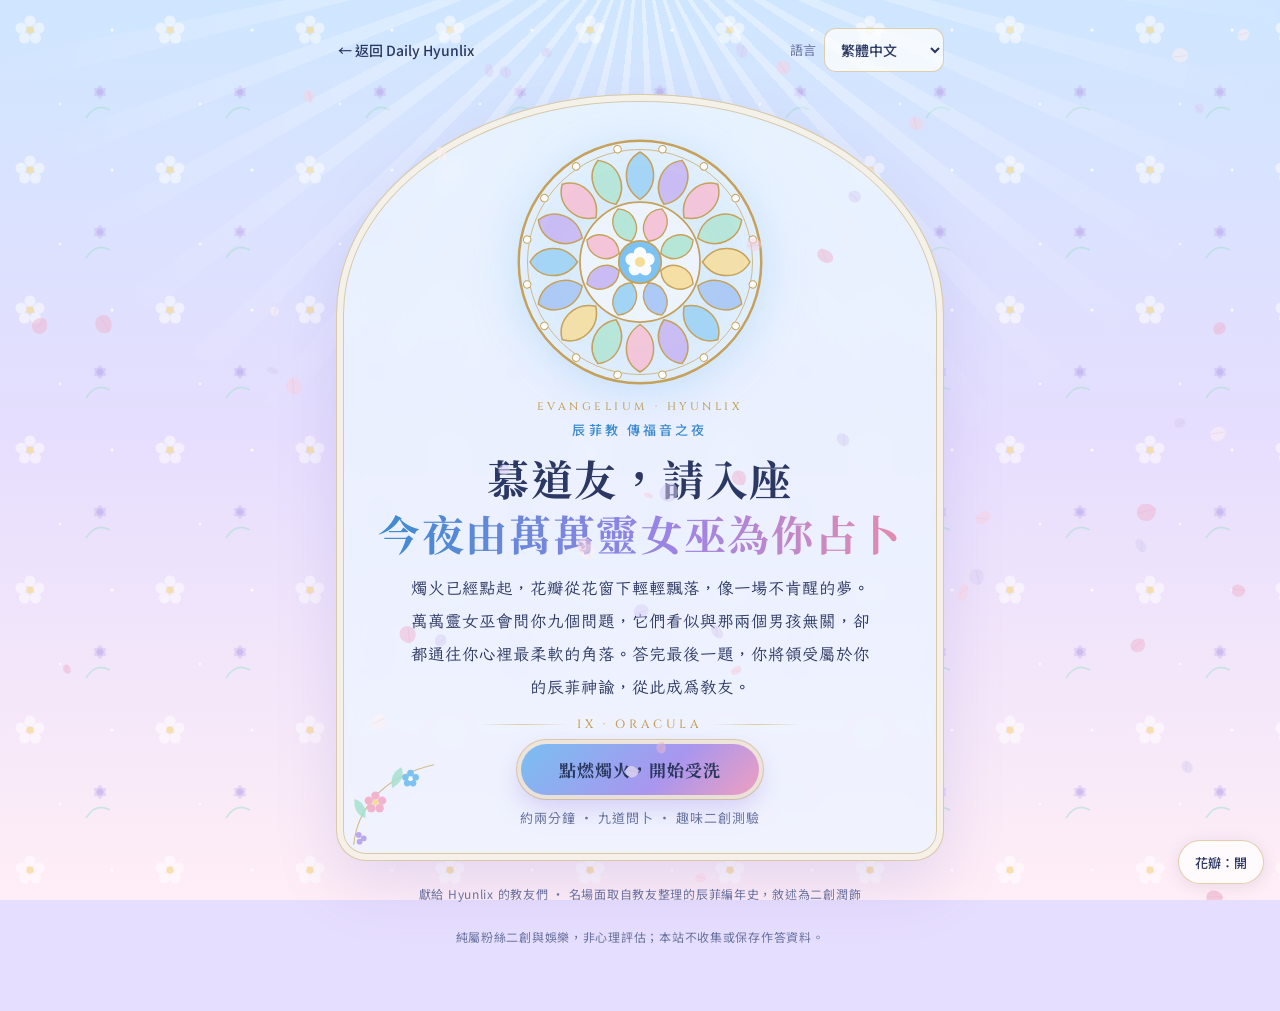
==== commit 38ef173d: "Add four quiz languages, falling petals and song-inspired baptism names" ====
--- a/heart-flutter.html
+++ b/heart-flutter.html
@@ -52,15 +52,25 @@
   -webkit-mask-image:radial-gradient(ellipse 70% 80% at 50% 0,#000 0,transparent 75%);mask-image:radial-gradient(ellipse 70% 80% at 50% 0,#000 0,transparent 75%)}
 .wrap{position:relative;z-index:1;max-width:640px;margin:0 auto;padding-block:28px 64px;padding-left:max(16px,env(safe-area-inset-left,0px));padding-right:max(16px,env(safe-area-inset-right,0px));display:flex;flex-direction:column;gap:22px}
 
-/* floating bubbles and motes of light */
-.air{position:fixed;inset:0;pointer-events:none;z-index:0;overflow:hidden}
-.air .bub{position:absolute;bottom:-120px;border-radius:50%;
-  background:radial-gradient(circle at 32% 28%,#fff 0 7%,rgba(255,255,255,.35) 20%,transparent 62%),conic-gradient(from 40deg,rgba(124,194,242,.28),rgba(242,180,204,.28),rgba(246,220,148,.25),rgba(166,224,207,.28),rgba(185,168,238,.3),rgba(124,194,242,.28));
-  border:1px solid rgba(255,255,255,.7);animation:rise linear infinite;opacity:.85}
-.air .mote{position:absolute;width:4px;height:4px;border-radius:50%;background:var(--glow);box-shadow:0 0 10px 3px var(--glow);animation:twinkle ease-in-out infinite}
-@keyframes rise{0%{transform:translate(0,0)}50%{transform:translate(26px,-55vh)}100%{transform:translate(-14px,-118vh)}}
-@keyframes twinkle{0%,100%{opacity:.15;transform:scale(.6)}50%{opacity:1;transform:scale(1.2)}}
-@media (prefers-reduced-motion: reduce){.air .bub,.air .mote{animation:none;bottom:auto}}
+/* Petals fall on a canvas and never intercept page controls. */
+#petalCanvas{position:fixed;inset:0;width:100%;height:100%;pointer-events:none;z-index:2;opacity:.8}
+.petal-toggle{position:fixed;right:max(16px,env(safe-area-inset-right));bottom:max(16px,env(safe-area-inset-bottom));z-index:3;min-height:44px;border:1px solid var(--line);border-radius:99px;padding:9px 16px;background:var(--pearl);color:var(--ink);font:500 13px var(--body);cursor:pointer;backdrop-filter:blur(12px);box-shadow:0 3px 16px #3724591a}
+.petal-toggle:focus-visible,.language-select:focus-visible{outline:3px solid var(--sky-deep);outline-offset:4px}
+.language-control{display:flex;align-items:center;gap:8px;color:var(--ink-soft);font-size:13px}
+.language-select{min-height:44px;max-width:160px;border:1px solid var(--line);border-radius:12px;padding:8px 30px 8px 12px;background:var(--pearl);color:var(--ink);font:500 14px var(--body)}
+.language-status{flex-basis:100%;margin:0;font-size:12px;color:var(--ink-soft)}
+.drawing .petal-oracle{width:85px;height:100px;margin:8px auto 24px;background:linear-gradient(135deg,#ffe7f3,#e9afca 60%,#9f9be4);border-radius:85% 0 85% 15%;box-shadow:0 0 38px #e6b7e777;animation:petalOracle 3s ease-in-out infinite}
+@keyframes petalOracle{0%,100%{transform:rotate(-30deg)}50%{transform:rotate(-10deg) translateY(-9px)}}
+html:lang(en){--display:Georgia,"Noto Serif TC",serif;--prose:Georgia,"Noto Serif TC",serif}
+html:lang(ja){--display:"Yu Mincho","Hiragino Mincho ProN",serif;--prose:"Yu Mincho","Hiragino Mincho ProN",serif;--body:"Yu Gothic","Hiragino Kaku Gothic ProN",sans-serif}
+html:lang(ko){--display:"Batang","Noto Serif KR",serif;--prose:"Batang","Noto Serif KR",serif;--body:"Malgun Gothic","Apple SD Gothic Neo",sans-serif;word-break:keep-all;overflow-wrap:anywhere}
+html:not(:lang(zh)) h1{font-size:clamp(25px,6vw,36px);letter-spacing:0}
+html:not(:lang(zh)) .scene .label{white-space:normal;position:static;display:table;transform:none;margin:-15px auto 16px;text-align:center;letter-spacing:.02em;max-width:100%;line-height:1.6}
+html:not(:lang(zh)) .facet{grid-template-columns:1fr;gap:6px}
+html:not(:lang(zh)) .scene .story,html:not(:lang(zh)) .you .para{text-indent:0}
+html:not(:lang(zh)) .btn{letter-spacing:0;max-width:100%}
+.site-nav{gap:8px}.site-nav a{font-size:13px}.site-nav .language-control span{font:inherit;letter-spacing:0}
+@media(max-width:420px){.language-control{margin-left:auto}.language-control>span{position:absolute;width:1px;height:1px;overflow:hidden;clip-path:inset(50%)}.language-select{max-width:137px}.site-nav>a{max-width:55%}.card{padding-inline:22px}.progress{flex-wrap:wrap}.bar{min-width:50px}}
 
 /* arched glass panel */
 .card{position:relative;background:var(--glass);border:1px solid var(--line);border-radius:30px;padding:30px 24px;
@@ -102,11 +112,6 @@
 
 /* divination */
 .drawing{text-align:center;padding-block:52px}
-.drawing .orb{width:120px;height:120px;margin:0 auto 20px;border-radius:50%;
-  background:radial-gradient(circle at 32% 26%,#fff 0 9%,rgba(255,255,255,.4) 22%,transparent 60%),conic-gradient(from 0deg,#9fd3f6,#c8b9f3,#f5c3d6,#f6dfa0,#b4e6d6,#9fd3f6);
-  box-shadow:0 0 40px 8px rgba(185,168,238,.45),inset 0 0 0 1px rgba(255,255,255,.8);animation:orb 2.4s linear infinite}
-@keyframes orb{to{transform:rotate(360deg)}}
-@media (prefers-reduced-motion: reduce){.drawing .orb{animation:none}}
 .drawing .qsub{margin:6px 0 0}
 
 /* revelation */
@@ -160,24 +165,49 @@
 .share-fallback{display:block;width:100%;padding:12px;border:1px solid var(--line);border-radius:12px;background:var(--pearl);color:var(--ink);font:13px var(--body)}
 .foot{margin:0}.home-link{justify-content:center}.actions .btn{font-size:15px;padding:12px 24px}
 @media(prefers-reduced-motion:reduce){*,*::before,*::after{scroll-behavior:auto!important;transition:none!important;animation:none!important}}
+.baptism-certificate{text-align:center;position:relative;padding:30px 18px;border-top:1px solid var(--line);border-bottom:1px solid var(--line);background:radial-gradient(ellipse at 50% 40%,#fff1bd20,transparent 75%)}
+.baptism-label{font:500 12px/1.8 var(--body);letter-spacing:.12em;color:var(--gilt);margin:0 0 14px}
+.baptism-song{font:italic 500 clamp(30px,8vw,44px)/1.2 var(--latin);color:var(--sky-deep);margin:0 0 8px;text-wrap:balance}
+.baptism-name{font:700 clamp(25px,7vw,33px)/1.6 var(--display);margin:0 0 16px;letter-spacing:.08em;color:var(--ink);overflow-wrap:anywhere}
+.baptism-name:focus{outline:none}.baptism-name:focus-visible{outline:2px solid var(--sky-deep);outline-offset:6px}
+.baptism-definition{font:400 17px/2 var(--prose);max-width:29em;margin:auto;text-wrap:pretty}
+.type-details{text-align:center;color:var(--ink-soft);font-size:12px;line-height:1.9}.type-details p{margin:4px 0}.type-details .rtag{display:inline-block;font-size:12px;max-width:100%}
+.scene .rname{font-size:20px;margin:5px 0 16px;line-height:1.7}
+.facet dt small{display:block;font:400 11px/1.8 var(--body);color:var(--ink-soft);letter-spacing:.02em;margin-bottom:4px}.facet dt span{display:block;font-size:15px}
+.baptism-source{font:400 11px/1.9 var(--body);color:var(--ink-soft);text-align:center;margin:0}.baptism-source a{display:block;color:var(--sky-deep);margin:0 0 6px}
+#baptismLight{position:fixed;inset:0;pointer-events:none;z-index:8;overflow:hidden;background:radial-gradient(ellipse 80% 75% at 50% -10%,#fffce0ae,transparent 85%);opacity:0;transition:opacity 1s ease}
+#baptismLight.blessing{opacity:1}#baptismLight.fading{opacity:0}
+.blessing-rays{position:absolute;inset:-35% -40% -20%;transform-origin:50% 0;background:repeating-conic-gradient(from 147deg at 50% 0,#fff8c866 0deg 3deg,transparent 5deg 13deg);filter:blur(6px);animation:holyRays 5s ease-in-out both}
+.blessing-halo{position:absolute;left:50%;top:-13%;width:min(90vw,680px);height:90vh;transform:translateX(-50%);background:radial-gradient(ellipse at 50% 10%,#fffef5c9,#fff2bd33 30%,transparent 68%);filter:blur(12px);animation:holyHalo 4s ease both}
+.blessing-dust{position:absolute;left:var(--x);top:-20px;width:3px;height:6px;border-radius:50%;background:#fffbd7;box-shadow:0 0 12px 4px #fff1b57a;animation:holyDust 3s var(--delay) ease-in both}
+.drawing{min-height:440px;display:flex;flex-direction:column;justify-content:center;gap:18px}.drawing .qtitle{position:relative;z-index:1;font-size:24px}.drawing .qsub{position:relative;z-index:1}
+.newly-baptized .baptism-certificate{animation:revealName 1.6s ease both}
+@keyframes holyRays{0%{opacity:0;transform:rotate(-8deg) scaleX(.7)}35%{opacity:.9}100%{opacity:.65;transform:rotate(5deg) scaleX(1.1)}}
+@keyframes holyHalo{0%{opacity:0}35%,65%{opacity:1}100%{opacity:.25}}
+@keyframes holyDust{0%{opacity:0;transform:translateY(0)}20%{opacity:.9}100%{opacity:0;transform:translateY(95vh)}}
+@keyframes revealName{0%{opacity:0;transform:translateY(18px);filter:blur(5px)}100%{opacity:1;transform:translateY(0);filter:blur(0)}}
+@media(prefers-reduced-motion:reduce){#baptismLight{display:none!important}.newly-baptized .baptism-certificate{animation:none}}
+@media(max-width:420px){.baptism-certificate{padding:26px 8px}.baptism-label{letter-spacing:.04em}.baptism-name{letter-spacing:.03em}.facet{grid-template-columns:1fr;gap:6px}.drawing{min-height:420px}}
 </style>
 </head>
 <body>
-<div class="air" id="air" aria-hidden="true"></div>
+<div id="baptismLight" aria-hidden="true" hidden><div class="blessing-halo"></div><div class="blessing-rays"></div></div>
+<canvas id="petalCanvas" aria-hidden="true"></canvas>
+<button class="petal-toggle" id="petalToggle" type="button" aria-pressed="true">花瓣：開</button>
 
 <main class="wrap">
-  <nav class="site-nav" aria-label="網站導覽"><a href="./#heart-quiz">← 返回 Daily Hyunlix</a><span>DAILY HYUNLIX · QUIZ</span></nav>
+  <nav class="site-nav" aria-label="網站導覽" id="siteNav"><a href="./#heart-quiz" data-copy="home">← 返回 Daily Hyunlix</a><label class="language-control"><span data-copy="languageLabel">語言</span><select class="language-select" id="languageSelect" aria-label="語言 / Language"><option value="zh-Hant" lang="zh-Hant">繁體中文</option><option value="en" lang="en">English</option><option value="ja" lang="ja">日本語</option><option value="ko" lang="ko">한국어</option></select></label><p class="language-status" id="languageStatus" role="status" aria-live="polite" hidden></p></nav>
 
   <!-- entrance -->
   <section class="card arch ornate hero" id="intro">
     <svg class="rosewin" id="rosewin" viewBox="-100 -100 200 200" role="img" aria-label="一扇天藍色的玫瑰花窗"></svg>
     <div class="eyebrow">EVANGELIUM · HYUNLIX</div>
-    <div class="zh-eyebrow">辰菲教 傳福音之夜</div>
-    <h1>慕道友，請入座<br><em>今夜由泡泡為你占卜</em></h1>
-    <p class="lede">燭火已經點起，天藍色的泡泡懸在花窗下，像一場不肯醒的夢。女巫會問你九個問題，它們看似與那兩個男孩無關，卻都通往你心裡最柔軟的角落。答完最後一題，你將領受屬於你的辰菲神諭，從此成為教友。</p>
+    <div class="zh-eyebrow" data-copy="subtitle">辰菲教 傳福音之夜</div>
+    <h1><span data-copy="heroTitle">慕道友，請入座</span><br><em data-copy="heroAccent">今夜由萬萬靈女巫為你占卜</em></h1>
+    <p class="lede" data-copy="intro">燭火已經點起，花瓣從花窗下輕輕飄落。萬萬靈女巫將用九道問卜，為你讀出屬於你的辰菲神諭。</p>
     <div class="rule">IX · ORACULA</div>
-    <button class="btn" type="button" id="startBtn">點燃燭火，開始受洗</button>
-    <span class="meta">約兩分鐘 · 九道問卜 · 趣味二創測驗</span>
+    <button class="btn" type="button" id="startBtn" data-copy="start">點燃燭火，開始受洗</button>
+    <span class="meta" data-copy="meta">約兩分鐘 · 九道問卜 · 趣味二創測驗</span>
   </section>
 
   <!-- questions -->
@@ -186,360 +216,24 @@
     <h2 class="qtitle" id="qTitle" tabindex="-1"></h2>
     <p class="qsub" id="qSub"></p>
     <div class="opts" id="opts"></div>
-    <button class="back" type="button" id="backBtn">← 回到上一道問卜</button>
+    <button class="back" type="button" id="backBtn" data-copy="back">← 回到上一道問卜</button>
   </section>
 
   <!-- divination -->
   <section class="card arch drawing" id="drawing" role="status" aria-live="polite" hidden>
-    <div class="orb"></div>
-    <p class="qtitle" style="margin:0">女巫正在攪動泡泡水晶</p>
-    <p class="qsub">你的神諭，正從花窗的光裡慢慢浮現。</p>
+    <div class="petal-oracle" aria-hidden="true"></div>
+    <p class="qtitle" style="margin:0" data-copy="baptismPrelude">花窗開啟，聖光為你加冕</p>
+    <p class="qsub" data-copy="baptismSub">讓光落在心上，領受你的洗禮名。</p>
   </section>
 
   <!-- revelation -->
   <section class="card arch ornate result" id="result" hidden></section>
 
-  <p class="foot">獻給 <i>Hyunlix</i> 的教友們 · 名場面取自教友整理的辰菲編年史，敘述為二創潤飾</p>
-  <p class="foot">純屬粉絲二創與娛樂，非心理評估；本站不收集或保存作答資料。</p>
+  <p class="foot" data-copy="dedication">獻給 Hyunlix 的教友們 · 名場面取自教友整理的辰菲編年史，敘述為二創潤飾</p>
+  <p class="foot" data-copy="privacy">純屬粉絲二創與娛樂，非心理評估；本站不收集或保存作答資料。</p>
   <noscript><p class="foot">請開啟 JavaScript 以進行測驗。</p></noscript>
 </main>
 
-<script>
-const PAIRINGS = {
-  hj:  {label:"辰攻菲受", color:"#7cc2f2"},
-  fx:  {label:"菲攻辰受", color:"#f2b4cc"},
-  sw:  {label:"互攻都可以", color:"#b9a8ee"},
-  pure:{label:"純愛不分攻受", color:"#a6e0cf"}
-};
-
-const RESULTS = {
-  domspoil:{
-    color:"#7cc2f2", tag:"強勢辰 × 縱容溺愛菲",
-    name:"「衣角是他的，你也是。」",
-    hj:["執念派辰","他愛一個人的方式，是不鬆手。"],
-    fx:["縱容派菲","被他抓住的時候，連逃的念頭都沒有。"],
-    scene:"那是一場很長的直播。燈光很亮，聊天室的字一行一行往上逃，所有人都在笑。只有少數人看見，辰的手指一直停在菲的衣服上，捻著袖口，又移到衣角，像在黑暗裡摸索一盞燈的開關，確認它還在。菲沒有回頭。他只是把身子往那隻手的方向，又挪近了一寸。",
-    inspire:"經文出處：教友永久收藏的「那件辰摸了整場直播的菲的衣服」。",
-    keys:["抓緊才是安全感","說了就要算數","被縱容的人才敢任性"],
-    you:"你走進人群的樣子是篤定的。行程由你排，方向由你定，旁人猶豫不決的事，到了你手上就有了答案。他們以為那是強大，女巫卻看見底下藏著一個怕被留下的孩子。你的掌控從來不是為了支配，而是為了不再失去；你握得那樣緊，是因為你比誰都清楚，鬆開的手，往往就再也牽不回來。所以你要的愛必須明亮、確定、毫不閃躲，哪怕只是一個眼神的遲疑，都足夠你徹夜難眠。",
-    heart:"你再任性一點，他依然笑著說「好」。那一刻，你的盔甲會悄悄卸下一片。",
-    weak:"情緒漲潮的時候，話總比心更快、更鋒利；等潮水退去，你又要繞很遠的路，才肯先說一聲對不起。",
-    need:"不需要你證明什麼的偏愛，以及一句不必反覆確認的「我不走」。"
-  },
-  tsundere:{
-    color:"#b9a8ee", tag:"口是心非佔有慾辰 × 小天使暖男菲",
-    name:"「畫裡是你，臉我替你藏起來了。」",
-    hj:["嘴硬派辰","越是在乎，越要用顏料蓋住。"],
-    fx:["小天使菲","他對誰都溫柔，唯獨在辰面前，藏不住笑。"],
-    scene:"2021 年 12 月 19 日，辰貼出一張畫。畫裡是一個人赤裸的背，而頭的位置，被一層顏料厚厚地抹去。那段日子他正在看《無法抗拒的他》，劇中的女孩也是這樣，畫下喜歡的人，再親手把臉藏起來。辰沒有解釋一個字。可是有些背影，不必看見臉，全世界都認得。",
-    inspire:"經文出處：2021/12/19 名留青史的「辰菲露餡畫」。",
-    keys:["嘴硬心軟","把愛藏進細節","吃醋只會沉默"],
-    you:"你是把「還好」說得最自然的人。被問起在不在意，你聳聳肩；一轉身，卻把他說過的每一句話都仔細摺好，收進心裡最深的那個抽屜。你的愛從不張揚，它躲在你默默記住的口味裡，躲在那句「剛好順路」裡，躲在你累得睜不開眼、仍然回了的那一則訊息裡。你不是不敢愛，你只是害怕，先被看穿的那個人，就輸了。",
-    heart:"有人看穿了你的嘴硬，卻不拆穿，只是笑著，朝你走近一步。",
-    weak:"醋意湧上來時你選擇沉默，等對方來猜；猜錯了，你又獨自把那份委屈熬成一整夜。",
-    need:"一個不必等你開口，就讀得懂你沉默的人。"
-  },
-  clingy:{
-    color:"#f2b4cc", tag:"撒嬌黏人辰 × 成熟包容菲",
-    name:"「你想要的，我替你去要。」",
-    hj:["撒嬌派辰","舞台上他是光，回到菲身邊，只想當被照顧的那一個。"],
-    fx:["守護派菲","嗓音低得像大地，心卻軟得像剛出爐的布朗尼。"],
-    scene:"2024 年，DJ Snake 就站在不遠處。想要簽名的人是辰，可是先邁開腳步、先開口的，是菲。後來菲拿著那張簽名回頭，眼睛彎成兩道月牙，那份歡喜，比他自己見到偶像時還要滿。原來有一種愛，是把對方的願望，排在自己的願望前面。",
-    inspire:"經文出處：2024 年菲替辰向 DJ Snake 要簽名。",
-    keys:["照顧者人格","被需要就是被愛","溫柔而有底氣"],
-    you:"你是人群裡那盞不刺眼、卻一直亮著的燈。你記得誰不吃香菜，誰最近睡得不好，誰的生日又快到了。你的愛很具體，是一杯溫度剛好的水，是一句「到家跟我說」。別誤會，你一點也不軟弱。你只是更喜歡看見一個在全世界面前逞強的人，唯獨在你面前，肯放下所有武裝，像個孩子一樣朝你伸出手。",
-    heart:"在別人面前堅不可摧，只在你懷裡撒嬌的那個人。",
-    weak:"你太習慣當接住別人的那雙手，委屈的時候也說「沒關係」，直到某一天，連自己都接不住了。",
-    need:"偶爾，換他來接住你。讓你也能不必那麼懂事。"
-  },
-  soulmate:{
-    color:"#a6e0cf", tag:"靈魂伴侶辰菲",
-    name:"「失去過一次，就再也不放手。」",
-    hj:["深情派辰","他把在乎藏得很深，深到長進了骨頭裡。"],
-    fx:["陽光派菲","像天藍色，總在最暗的時候，從窗縫照進來。"],
-    scene:"出道戰那一年，名單上一度少了一個名字。後來，菲回來了。從練習生時期的那一次初見，到一起熬過團隊最艱難的那幾年，再到 2025 年續約的消息傳來，他們之間從沒有誰說過「永遠」，只是一年，又一年，把永遠走成了腳下的路。",
-    inspire:"經文出處：出道戰的失而復得，與此後一路並肩、家人般的革命情感。",
-    keys:["慢熱而長情","一起長大","靈魂相認"],
-    you:"你不輕易把心交出去，可一旦交出，便是一生。你對愛情沒有煙火般的想像，你在乎的是「我們一起走過了什麼」：一起淋過的雨，一起熬過的夜，一起從青澀長成大人的那些年。你相信真正的親密不在於每天說愛，而在於你最狼狽的時候回過頭，他還在原地。你的愛很深，深到偶爾連你自己都會害怕。",
-    heart:"陪你走過低谷，不需要一句解釋，就懂你的人。",
-    weak:"太念舊，也太難放下。受過的傷，你會記得比誰都久。",
-    need:"安穩，長久，以及願意陪你慢慢變老的耐心。"
-  },
-  muse:{
-    color:"#f6dc94", tag:"浪漫藝術家辰 × 溫柔繆思菲",
-    name:"「我們的手，一起握著雛菊。」",
-    hj:["藝術家辰","那些說不出口的話，他用畫筆一層一層說完。"],
-    fx:["繆思菲","滿臉雀斑是散落的星，是辰畫了又畫的靈感。"],
-    scene:"2021 年菲生日，辰送了他一幅畫：兩隻手，一同握著一束雛菊。沒有寫滿字的卡片，只有顏色一筆一筆疊上去，像一句話說得很慢、很慢。後來在某場雙人直播裡，辰望著菲，望到出了神；菲說起「情侶」兩個字的時候，目光不由自主地，轉向了他。",
-    inspire:"經文出處：2021 菲生日的雙手握雛菊畫作；2024 雙人直播辰看菲看呆。",
-    keys:["浪漫主義者","儀式感","一個眼神就懂"],
-    you:"你會把電影票根夾進書頁，把乾燥花收進鐵盒，把對方隨手寫的紙條留很多年。你的愛安靜而細膩，比起盛大的告白，你更容易被一個微小的用心擊中。你是憑感覺活著的人：氣氛對了，眼神對了，你便毫無保留地交出自己；感覺錯了，再完美的條件，也點不亮你心裡的那盞燈。",
-    heart:"願意為你花時間，記得你所有小事，並且把它們當成大事的人。",
-    weak:"你想得太多，也想得太深。對方一點點冷淡，你就能在心裡獨自演完一整部悲劇。",
-    need:"被放在心上的儀式感，和一次又一次溫柔的確認。"
-  },
-  banter:{
-    color:"#f6c2a4", tag:"歡喜冤家互懟辰菲",
-    name:"「說好當鬼的，怎麼放水給我抱？」",
-    hj:["戲精派辰","最愛鬧菲，也最捨不得別人鬧他。"],
-    fx:["反擊派菲","嘴上從不認輸，一轉身，卻從背後抱了上去。"],
-    scene:"鬼抓人開始了，辰是鬼。照規矩，他該拚了命去追，可是追到菲面前，他的腳步忽然慢了下來，慢得恰到好處，慢到菲從背後一把將他抱住。那一年，就連昇玟都說出了那句石破天驚的「Hyunjin loves Felix」。有些放水，是全世界都看得見的告白。",
-    inspire:"經文出處：2022 鬼抓人辰放水讓菲背後抱；金昇玟的「Hyunjin loves Felix」。",
-    keys:["朋友以上","互懟是情趣","一起瘋也一起扛"],
-    you:"你和喜歡的人在一起時，像兩個放學後不肯回家的孩子，互相吐槽，互相拆台，笑到肚子發疼。可是誰要是敢欺負他，你一定第一個站出來。你最怕的是無聊和客套，你要的是一個接得住你所有玩笑、陪你一起丟臉也不怕的人。你的愛很吵，吵得很真。",
-    heart:"跟你鬥嘴鬥到最後，悄悄讓你贏的那個人。",
-    weak:"你太習慣用玩笑包住真心，以至於最重要的那句話，總是卡在喉嚨裡。",
-    need:"一起大笑的默契，還有某個安靜的時刻，他認真地對你說：「我是說真的。」"
-  }
-};
-
-const LEAD_READ = [
-  [0.35, "水晶裡的指針偏向「主導」。在愛裡，你是握著船舵的那個人，你的溫柔裡帶著保護，也帶著一點不容商量的霸道。"],
-  [-0.35, "水晶裡的指針停在正中央。你撐得起別人，也懂得撒嬌；要強還是要軟，全看站在你對面的是誰。"],
-  [-2, "水晶裡的指針偏向「包容」。你的愛是退讓，是成全，你總是不自覺地把對方的冷暖，排在自己之前。"]
-];
-
-// lead: +1 = 主導, -1 = 包容
-const QUESTIONS = [
-  {id:"pairing", q:"第一道問卜，關乎信仰：你心中的辰菲，誰攻，誰受？", sub:"不必害羞，慕道友。女巫只看得見真心，看不見羞恥心。",
-   opts:[
-    {t:"辰攻菲受，正宮就是正宮", p:"hj", w:{domspoil:2,tsundere:2}},
-    {t:"菲攻辰受，低音炮理應在上", p:"fx", w:{clingy:3}},
-    {t:"互攻，今夜誰心情好誰說了算", p:"sw", w:{banter:2,domspoil:1,clingy:1}},
-    {t:"純愛不分攻受，他們是靈魂伴侶", p:"pure", w:{soulmate:2,muse:2}}
-  ]},
-  {id:"trip", q:"結伴遠行的日子，你通常是哪一個？", sub:"一個人怎麼安排旅程，就會怎麼安排愛。",
-   opts:[
-    {t:"行程表由我執筆，幾點吃什麼都排好了", w:{domspoil:2,banter:1}, lead:1},
-    {t:"嘴上說「都可以」，其實早就想好要吃哪家", w:{tsundere:2}, lead:.5},
-    {t:"包包裡有暈車藥、OK 繃，和每個人的零食", w:{clingy:1,soulmate:1}, lead:-1},
-    {t:"走到哪算哪，看見好看的花就停下來", w:{muse:2}, lead:-.5}
-  ]},
-  {id:"fine", q:"好友傳來一句「我沒事」，你會怎麼回應？", sub:"「沒事」是世上最常見的咒語，看你怎麼解。",
-   opts:[
-    {t:"直接打電話過去：「說，誰欺負你」", w:{domspoil:1,soulmate:1}, lead:1},
-    {t:"只回一個「喔」，然後默默叫了宵夜送到她家", w:{tsundere:2}, lead:0},
-    {t:"傳一大串貼圖，再附上三百字的長文", w:{clingy:2}, lead:-.5},
-    {t:"先吐槽她一句，再陪她聊到天亮", w:{banter:2}, lead:0}
-  ]},
-  {id:"dessert", q:"午後的茶席上，你最想端出哪一份點心？", sub:"甜點會替你說出，那些沒說出口的溫柔。",
-   opts:[
-    {t:"自己烤的布朗尼，切得歪歪的也沒關係", w:{clingy:2,soulmate:1}, lead:-1},
-    {t:"櫥窗裡最昂貴、最好看的那一塊", w:{domspoil:1,muse:1}, lead:1},
-    {t:"不必點，我吃一口你的就好", w:{tsundere:1,clingy:1}, lead:.5},
-    {t:"先拍二十張照片，擺盤才是靈魂", w:{muse:2}, lead:0}
-  ]},
-  {id:"wallpaper", q:"此刻，你的手機桌布是什麼？", sub:"每天解鎖幾百次的那一眼，早已替你許下了願。",
-   opts:[
-    {t:"辰菲同框，一張照片就是一整個宇宙", w:{soulmate:1,clingy:1}, lead:0},
-    {t:"自己最滿意的那張自拍，每天都要先愛自己", w:{domspoil:1,tsundere:1}, lead:1},
-    {t:"一片天空，或某座遠方小鎮的風景", w:{soulmate:1,muse:2}, lead:-.5},
-    {t:"一行字，可能是歌詞，也可能是只有自己懂的梗", w:{tsundere:1,banter:1}, lead:.5}
-  ]},
-  {id:"fight", q:"與重要的人起了爭執，最後通常是？", sub:"爭吵過後的那片沉默，最能照見一個人的心。",
-   opts:[
-    {t:"我先道歉，捨不得看他難過", w:{clingy:2}, lead:-1},
-    {t:"等他先開口，卻一直偷看訊息", w:{tsundere:2}, lead:.5},
-    {t:"當場說清楚，誰對誰錯不能含糊", w:{domspoil:2}, lead:1},
-    {t:"吵著吵著，兩個人就笑了出來", w:{banter:2}, lead:0}
-  ]},
-  {id:"power", q:"若女巫允你一種魔法，你選哪一種？", sub:"你渴望的力量，正是你在愛裡最怕失去的東西。",
-   opts:[
-    {t:"讀心術，看穿他嘴硬背後的真心話", w:{tsundere:1,domspoil:1}, lead:.5},
-    {t:"讓時間停下，留住最美的那一刻", w:{soulmate:1,muse:2}, lead:0},
-    {t:"治癒別人的傷心", w:{clingy:1,soulmate:1}, lead:-1},
-    {t:"瞬間移動，想見誰就立刻出現在他面前", w:{soulmate:1,banter:1}, lead:.5}
-  ]},
-  {id:"weather", q:"你偏愛哪一種天色？", sub:"天空是心的倒影。",
-   opts:[
-    {t:"萬里無雲的天藍色晴天", w:{soulmate:1,clingy:1}, lead:0},
-    {t:"細雨綿綿，窩在家裡畫畫看書", w:{muse:2}, lead:-.5},
-    {t:"起風的黃昏，有點想念某個人", w:{tsundere:1,soulmate:1}, lead:0},
-    {t:"烈日當空，衝去海邊瘋上一整天", w:{banter:2}, lead:.5}
-  ]},
-  {id:"seat", q:"聚會時，有人坐走了你最要好那個人身旁的位子，你會？", sub:"最後一道問卜了。誠實一點，女巫在看。",
-   opts:[
-    {t:"走過去：「不好意思，這是我的位子」", w:{domspoil:2,tsundere:1}, lead:1},
-    {t:"嘴上說沒差，臉卻臭了一整晚", w:{tsundere:2}, lead:.5},
-    {t:"笑笑讓開，反正他等一下會來找我", w:{clingy:1,soulmate:1}, lead:-1},
-    {t:"直接坐到他腿上（開玩笑的⋯⋯吧）", w:{banter:2}, lead:.5}
-  ]}
-];
-const ORDER = ["domspoil","tsundere","clingy","soulmate","muse","banter"];
-const LETTERS = ["I","II","III","IV"];
-
-const $ = id => document.getElementById(id);
-let answers = [];
-let step = 0;
-
-// rose window
-(function(){
-  const NS = "http://www.w3.org/2000/svg", svg = $("rosewin");
-  const glass = ["#9fd3f6","#c8b9f3","#f5c3d6","#b4e6d6","#f6dfa0","#a9c8f7"];
-  const el = (tag, attrs) => { const n = document.createElementNS(NS, tag); for (const k in attrs) n.setAttribute(k, attrs[k]); svg.appendChild(n); return n; };
-  el("circle",{r:97,fill:"#eaf4ff","fill-opacity":.6,stroke:"#c6a15a","stroke-width":2});
-  el("circle",{r:90,fill:"none",stroke:"#c6a15a","stroke-width":.8,"stroke-opacity":.7});
-  for (let i = 0; i < 16; i++){
-    el("path",{d:"M0 -88 C14 -80 15 -60 0 -50 C-15 -60 -14 -80 0 -88Z",fill:glass[i%6],"fill-opacity":.9,stroke:"#c6a15a","stroke-width":1.2,transform:`rotate(${i*22.5})`});
-    el("circle",{cx:0,cy:-92,r:3,fill:"#fff",stroke:"#c6a15a","stroke-width":.8,transform:`rotate(${i*22.5+11.25})`});
-  }
-  el("circle",{r:48,fill:"#f4f8ff","fill-opacity":.7,stroke:"#c6a15a","stroke-width":1.4});
-  for (let i = 0; i < 8; i++){
-    el("path",{d:"M0 -46 C12 -40 12 -24 0 -18 C-12 -24 -12 -40 0 -46Z",fill:glass[(i+2)%6],"fill-opacity":.95,stroke:"#c6a15a","stroke-width":1.1,transform:`rotate(${i*45+22.5})`});
-  }
-  el("circle",{r:17,fill:"#7cc2f2",stroke:"#c6a15a","stroke-width":1.4});
-  for (let i = 0; i < 5; i++) el("circle",{cx:0,cy:-7,r:5,fill:"#fff","fill-opacity":.95,transform:`rotate(${i*72})`});
-  el("circle",{r:4,fill:"#f6dc94"});
-})();
-
-// bubbles and motes
-(function(){
-  const box = $("air");
-  const still = window.matchMedia("(prefers-reduced-motion: reduce)").matches;
-  for (let i = 0; i < 14; i++){
-    const s = document.createElement("span"); s.className = "bub";
-    const size = 20 + Math.random()*74;
-    s.style.width = s.style.height = size + "px";
-    s.style.left = Math.random()*100 + "%";
-    s.style.animationDuration = 16 + Math.random()*20 + "s";
-    s.style.animationDelay = -Math.random()*34 + "s";
-    if (still) s.style.top = Math.random()*90 + "%";
-    box.appendChild(s);
-  }
-  for (let i = 0; i < 26; i++){
-    const m = document.createElement("span"); m.className = "mote";
-    m.style.left = Math.random()*100 + "%"; m.style.top = Math.random()*100 + "%";
-    m.style.animationDuration = 2.5 + Math.random()*4 + "s";
-    m.style.animationDelay = -Math.random()*6 + "s";
-    box.appendChild(m);
-  }
-})();
-
-function show(id){
-  ["intro","quiz","drawing","result"].forEach(k => $(k).hidden = k !== id);
-  window.scrollTo({top:0, behavior:window.matchMedia("(prefers-reduced-motion: reduce)").matches ? "auto" : "smooth"});
-}
-
-function renderQ(){
-  const Q = QUESTIONS[step];
-  $("progText").textContent = `第 ${step+1} / ${QUESTIONS.length} 道問卜`;
-  $("progBar").style.width = (step / QUESTIONS.length * 100) + "%";
-  $("progressTrack").setAttribute("aria-valuenow", String(step));
-  $("qTitle").textContent = Q.q;
-  $("qSub").textContent = Q.sub;
-  const box = $("opts"); box.innerHTML = "";
-  Q.opts.forEach((o, i) => {
-    const b = document.createElement("button");
-    b.type = "button"; b.className = "opt"; b.id = `opt-${Q.id}-${i}`;
-    b.setAttribute("aria-pressed", String(answers[step] === i));
-    b.innerHTML = `<b>${LETTERS[i]}</b><span></span>`;
-    b.querySelector("span").textContent = o.t;
-    b.addEventListener("click", () => pick(i));
-    box.appendChild(b);
-  });
-  $("backBtn").hidden = step === 0;
-  $("qTitle").focus({preventScroll:true});
-  window.scrollTo({top:0, behavior:"auto"});
-}
-
-function pick(i){
-  answers[step] = i;
-  if (step < QUESTIONS.length - 1){ step++; renderQ(); }
-  else finish();
-}
-
-function score(ans){
-  const s = Object.fromEntries(ORDER.map(k => [k,0]));
-  let lead = 0;
-  ans.forEach((ai, qi) => {
-    const o = QUESTIONS[qi].opts[ai];
-    for (const k in o.w) s[k] += o.w[k];
-    lead += o.lead || 0;
-  });
-  const pairing = QUESTIONS[0].opts[ans[0]].p;
-  // tie-break leans toward the first question's pairing
-  const prefer = QUESTIONS[0].opts[ans[0]].w;
-  const best = ORDER.slice().sort((a,b) => (s[b]-s[a]) || ((prefer[b]||0)-(prefer[a]||0)) || (ORDER.indexOf(a)-ORDER.indexOf(b)))[0];
-  const maxLead = QUESTIONS.length - 1;
-  return {result:best, pairing, lead: Math.max(-1, Math.min(1, lead / (maxLead*0.6)))};
-}
-
-function finish(){
-  $("progBar").style.width = "100%";
-  $("progressTrack").setAttribute("aria-valuenow", String(QUESTIONS.length));
-  const r = score(answers);
-  show("drawing");
-  setTimeout(() => { renderResult(r); show("result"); $("result").querySelector(".rname").focus({preventScroll:true}); }, window.matchMedia("(prefers-reduced-motion: reduce)").matches ? 0 : 1800);
-}
-
-function renderResult(r){
-  const R = RESULTS[r.result];
-  const pct = (r.lead + 1) / 2 * 100;
-  const el = $("result");
-  el.innerHTML = `
-    <div class="rite"><span class="k">BAPTISMA · 受洗禮成</span><p>恭喜你，慕道友。花窗的光已經落在你的肩上，從今夜起，你是辰菲教的教友了。</p></div>
-    <span class="rtag"></span>
-    <h2 class="rname" tabindex="-1"></h2>
-    <div class="roles">
-      <div class="role hj"><h3></h3><p></p></div>
-      <div class="role fx"><h3></h3><p></p></div>
-    </div>
-    <div class="scene"><span class="label">神諭降下的心動時刻</span><p class="story"></p><p class="inspire"></p></div>
-    <div class="you">
-      <h3>女巫為你讀的愛之卷</h3>
-      <div class="chips"></div>
-      <p class="para"></p>
-      <div class="meter" aria-label="主導與包容傾向"><div class="track"><span class="dot" style="left:${pct}%"></span></div>
-        <div class="ends"><span>溫柔包容</span><span>主導掌舵</span></div><p class="read"></p></div>
-      <dl class="facets">
-        <div class="facet"><dt>令你心動的</dt><dd data-k="heart"></dd></div>
-        <div class="facet"><dt>你的愛之劫</dt><dd data-k="weak"></dd></div>
-        <div class="facet"><dt>你該被給予的</dt><dd data-k="need"></dd></div>
-      </dl>
-    </div>
-    <div class="actions"><button class="btn" type="button" id="shareBtn">複製結果連結</button><button class="btn" type="button" id="againBtn">再領一次神諭</button></div>
-    <p class="share-note" id="shareNote" role="status" aria-live="polite"></p>
-    <input class="share-fallback" id="shareFallback" readonly hidden aria-label="結果分享連結，請選取複製">
-    <a class="home-link" href="./#heart-quiz">返回 Daily Hyunlix →</a>`;
-  el.querySelector(".rtag").textContent = "你的教派 · " + R.tag + " · " + PAIRINGS[r.pairing].label;
-  el.querySelector(".rname").textContent = R.name;
-  const roles = el.querySelectorAll(".role");
-  roles[0].querySelector("h3").textContent = R.hj[0]; roles[0].querySelector("p").textContent = R.hj[1];
-  roles[1].querySelector("h3").textContent = R.fx[0]; roles[1].querySelector("p").textContent = R.fx[1];
-  el.querySelector(".story").textContent = R.scene;
-  el.querySelector(".inspire").textContent = R.inspire;
-  const chips = el.querySelector(".chips");
-  R.keys.forEach(k => { const s = document.createElement("span"); s.textContent = "#" + k; chips.appendChild(s); });
-  el.querySelector(".para").textContent = R.you;
-  el.querySelector(".read").textContent = LEAD_READ.find(([min]) => r.lead >= min)[1];
-  el.querySelectorAll(".facet dd").forEach(dd => dd.textContent = R[dd.dataset.k]);
-  $("shareBtn").addEventListener("click", async () => {
-    const url = new URL(location.href);
-    url.hash = "result=" + [r.result,r.pairing,Math.round(r.lead*100)].join(".");
-    try {
-      await navigator.clipboard.writeText(url.href);
-      $("shareNote").textContent = "結果連結已複製，可以貼給教友們了 ♡";
-    } catch {
-      const input = $("shareFallback"); input.value = url.href; input.hidden = false; input.focus(); input.select();
-      $("shareNote").textContent = "請複製下方連結，與教友分享你的結果。";
-    }
-  });
-  $("againBtn").addEventListener("click", () => { history.replaceState(null,"",location.pathname+location.search); answers = []; step = 0; show("quiz"); renderQ(); });
-}
-
-$("startBtn").addEventListener("click", () => { answers = []; step = 0; show("quiz"); renderQ(); });
-$("backBtn").addEventListener("click", () => { if (step > 0){ step--; renderQ(); } });
-
-// Shared links contain the result only; answers are never stored or transmitted.
-const sharedResult = /^#result=([a-z]+)\.([a-z]+)\.(-?\d{1,3})$/.exec(location.hash);
-if (sharedResult) {
-  const [,result,pairing,leadText] = sharedResult;
-  const lead = Number(leadText) / 100;
-  if (Object.hasOwn(RESULTS,result) && Object.hasOwn(PAIRINGS,pairing) && Math.abs(lead) <= 1) {
-    renderResult({result,pairing,lead}); show("result");
-    $("result").querySelector(".rname").focus({preventScroll:true});
-  }
-}
-</script>
-
-</body></html>+<script src="./heart-quiz.js" defer></script>
+
+</body></html>
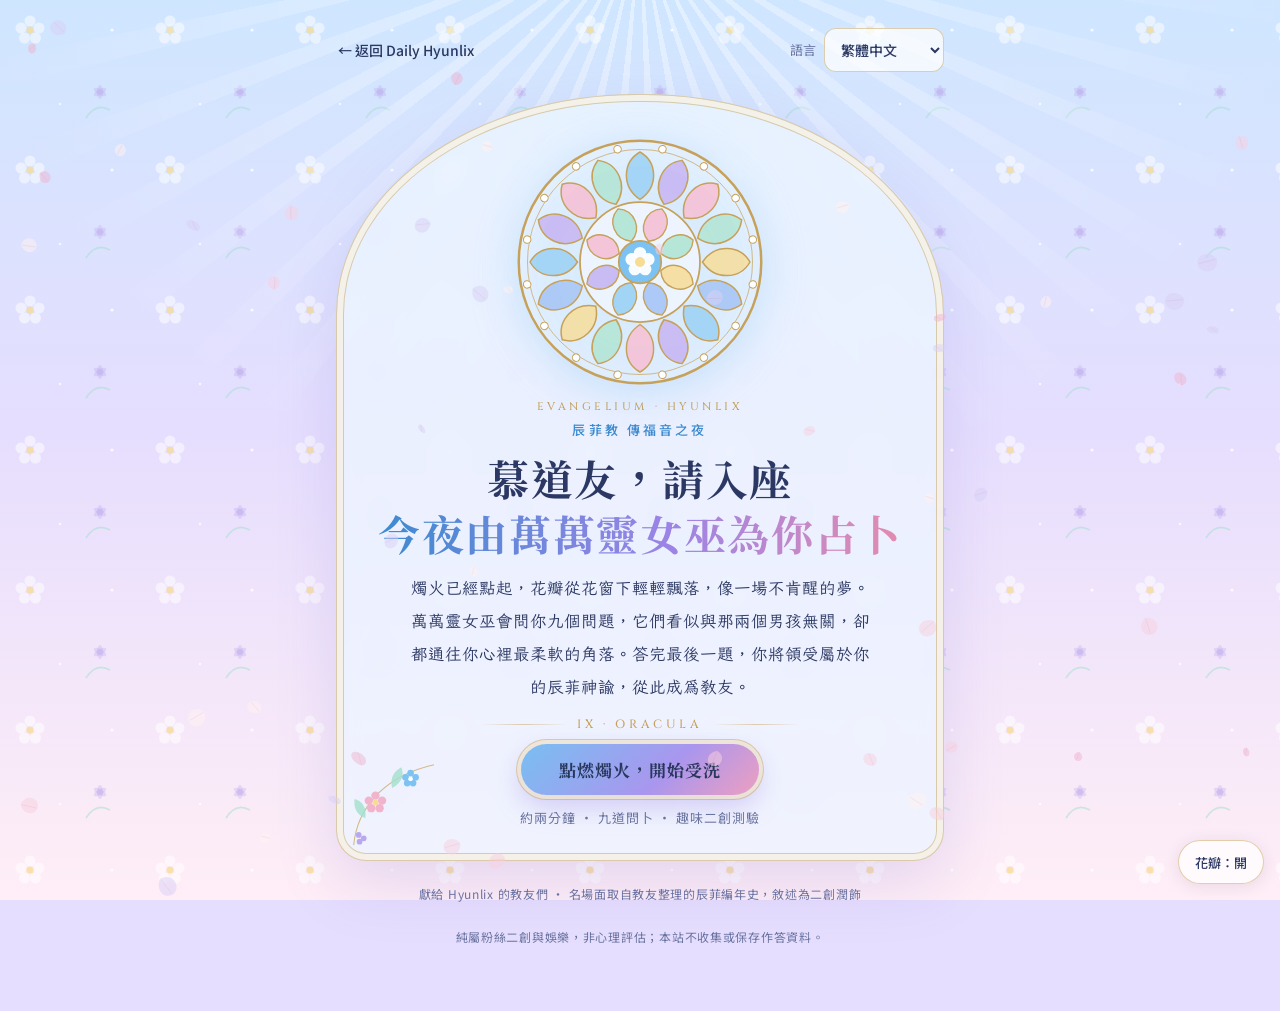
==== commit ff60890b: "Use oneonelin for the witch name in English and Korean" ====
--- a/heart-flutter.html
+++ b/heart-flutter.html
@@ -234,6 +234,6 @@
   <noscript><p class="foot">請開啟 JavaScript 以進行測驗。</p></noscript>
 </main>
 
-<script src="./heart-quiz.js" defer></script>
+<script src="./heart-quiz.js?v=oneonelin" defer></script>
 
 </body></html>
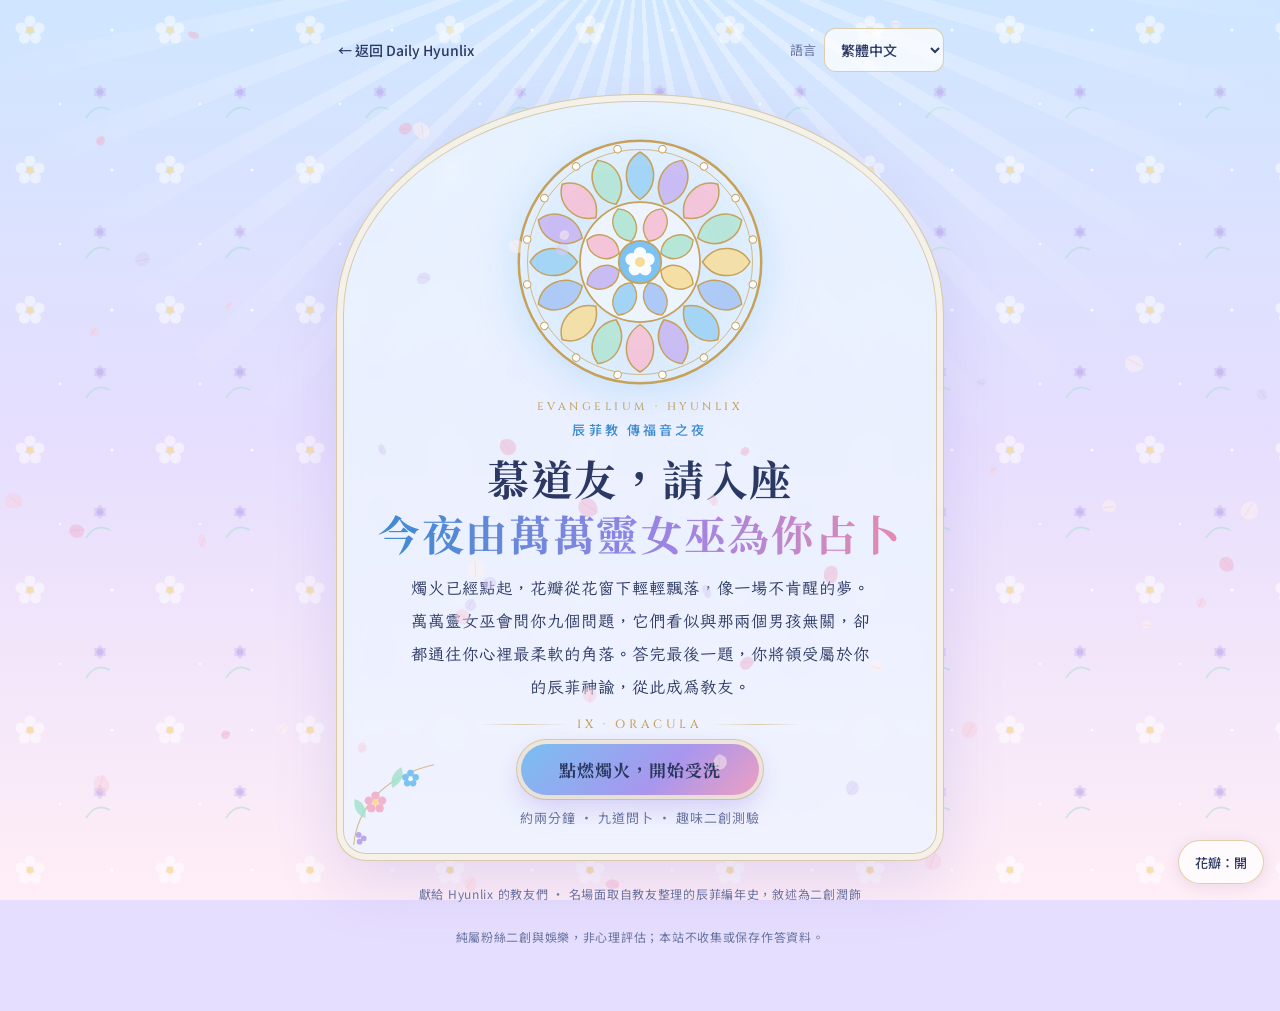
==== commit 0e829cd4: "Connect baptism types through kindred stories and profile cards" ====
--- a/heart-flutter.html
+++ b/heart-flutter.html
@@ -188,6 +188,12 @@
 @keyframes revealName{0%{opacity:0;transform:translateY(18px);filter:blur(5px)}100%{opacity:1;transform:translateY(0);filter:blur(0)}}
 @media(prefers-reduced-motion:reduce){#baptismLight{display:none!important}.newly-baptized .baptism-certificate{animation:none}}
 @media(max-width:420px){.baptism-certificate{padding:26px 8px}.baptism-label{letter-spacing:.04em}.baptism-name{letter-spacing:.03em}.facet{grid-template-columns:1fr;gap:6px}.drawing{min-height:420px}}
+.kindred-hint{font:400 12px/1.8 var(--body);color:var(--ink-soft);text-align:center;margin:0}
+.kindred-link{display:inline;max-width:100%;min-height:44px;padding:3px 5px;margin:0 2px;border:0;border-bottom:1px dashed var(--gilt);border-radius:5px;background:var(--pearl);color:var(--sky-deep);font:700 14px/1.8 var(--body);text-align:start;cursor:pointer;vertical-align:baseline;overflow-wrap:anywhere}
+.kindred-link:hover{border-bottom-style:solid;filter:brightness(1.08)}.kindred-link:focus-visible{outline:3px solid var(--sky-deep);outline-offset:3px}
+.kindred-dialog{width:min(470px,calc(100% - 32px));max-height:calc(100svh - 48px);overflow:auto;padding:30px 25px;border:1px solid var(--gilt);border-radius:26px;color:var(--ink);background:linear-gradient(150deg,var(--bg-top),var(--bg-mid),var(--bg-bot));box-shadow:0 24px 80px #080d4277;text-align:center}
+.kindred-dialog::backdrop{background:#11163399;backdrop-filter:blur(5px)}
+.kindred-dialog h2{font:700 26px/1.5 var(--display);margin:8px 0 16px;text-wrap:balance}.kindred-dialog .baptism-label{font-size:12px}.kindred-dialog .baptism-song{font-size:32px}.kindred-dialog .baptism-definition{font-size:16px}.kindred-dialog .chips{margin:20px 0 25px}.kindred-dialog .btn{font-size:14px;padding:12px 24px}
 </style>
 </head>
 <body>
@@ -234,6 +240,7 @@
   <noscript><p class="foot">請開啟 JavaScript 以進行測驗。</p></noscript>
 </main>
 
-<script src="./heart-quiz.js?v=oneonelin" defer></script>
+<dialog class="kindred-dialog" id="kindredDialog" aria-labelledby="kindredName"><p class="baptism-label" data-copy="kindredLabel">花窗另一側的教友</p><p class="baptism-song" id="kindredSong"></p><h2 id="kindredName"></h2><p class="baptism-definition" id="kindredDefinition"></p><div class="chips" id="kindredChips"></div><button class="btn" type="button" id="kindredClose" data-copy="kindredClose">回到我的洗禮</button></dialog>
+<script src="./heart-quiz.js?v=kindred" defer></script>
 
 </body></html>
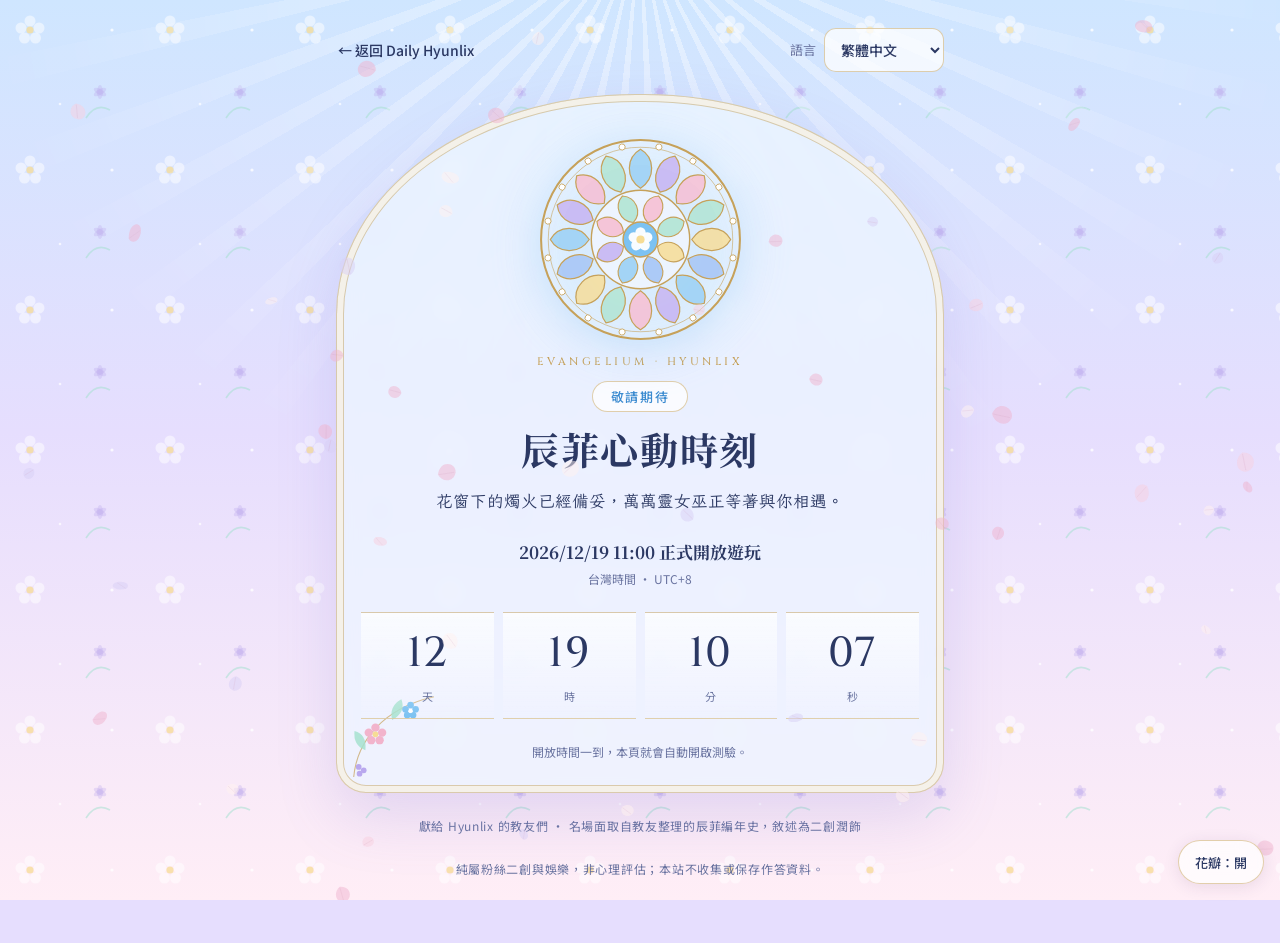
==== commit 94f08801: "Gate quiz with countdown until Dec 19 at 11:00 Taiwan time" ====
--- a/heart-flutter.html
+++ b/heart-flutter.html
@@ -194,6 +194,16 @@
 .kindred-dialog{width:min(470px,calc(100% - 32px));max-height:calc(100svh - 48px);overflow:auto;padding:30px 25px;border:1px solid var(--gilt);border-radius:26px;color:var(--ink);background:linear-gradient(150deg,var(--bg-top),var(--bg-mid),var(--bg-bot));box-shadow:0 24px 80px #080d4277;text-align:center}
 .kindred-dialog::backdrop{background:#11163399;backdrop-filter:blur(5px)}
 .kindred-dialog h2{font:700 26px/1.5 var(--display);margin:8px 0 16px;text-wrap:balance}.kindred-dialog .baptism-label{font-size:12px}.kindred-dialog .baptism-song{font-size:32px}.kindred-dialog .baptism-definition{font-size:16px}.kindred-dialog .chips{margin:20px 0 25px}.kindred-dialog .btn{font-size:14px;padding:12px 24px}
+.launch-status{display:inline-block;border:1px solid var(--line);border-radius:99px;background:var(--pearl);padding:5px 18px;color:var(--sky-deep);font:500 13px var(--body);letter-spacing:.12em;margin:0}
+.launch-card h1{font-size:clamp(28px,7vw,38px)}.launch-card .rosewin{width:min(205px,65%)}
+.launch-date{display:block;color:var(--ink);font:700 17px/1.8 var(--display);margin-top:7px}.launch-zone{font:400 12px/1.8 var(--body);color:var(--ink-soft);margin:0}
+.launch-countdown{width:100%;display:grid;grid-template-columns:repeat(4,minmax(0,1fr));gap:9px;margin:10px 0}
+.launch-countdown>div{min-width:0;border-block:1px solid var(--line);padding:15px 2px 12px;background:linear-gradient(180deg,var(--pearl),transparent);text-align:center}
+.launch-countdown b{display:block;font:500 clamp(27px,7vw,42px)/1.25 var(--caps);color:var(--ink);font-variant-numeric:tabular-nums;letter-spacing:.03em}
+.launch-countdown span{display:block;font:400 11px/1.6 var(--body);color:var(--ink-soft);margin-top:8px;overflow-wrap:anywhere}
+.launch-note{margin:0;font:400 12px/1.8 var(--body);color:var(--ink-soft)}
+.sr-only{position:absolute;width:1px;height:1px;padding:0;margin:-1px;overflow:hidden;clip-path:inset(50%);white-space:nowrap;border:0}
+@media(max-width:420px){.launch-card{padding-top:33px}.launch-countdown{gap:6px}.launch-date{font-size:15px}.launch-card .lede{font-size:15px}.launch-status{letter-spacing:.04em}}
 </style>
 </head>
 <body>
@@ -204,8 +214,21 @@
 <main class="wrap">
   <nav class="site-nav" aria-label="網站導覽" id="siteNav"><a href="./#heart-quiz" data-copy="home">← 返回 Daily Hyunlix</a><label class="language-control"><span data-copy="languageLabel">語言</span><select class="language-select" id="languageSelect" aria-label="語言 / Language"><option value="zh-Hant" lang="zh-Hant">繁體中文</option><option value="en" lang="en">English</option><option value="ja" lang="ja">日本語</option><option value="ko" lang="ko">한국어</option></select></label><p class="language-status" id="languageStatus" role="status" aria-live="polite" hidden></p></nav>
 
+  <section class="card arch ornate hero launch-card" id="comingSoon" aria-labelledby="launchTitle">
+    <svg class="rosewin" id="launchRosewin" viewBox="-100 -100 200 200" aria-hidden="true"></svg>
+    <div class="eyebrow">EVANGELIUM · HYUNLIX</div>
+    <p class="launch-status" data-copy="launchStatus">敬請期待</p>
+    <h1 id="launchTitle" data-copy="launchTitle">辰菲心動時刻</h1>
+    <p class="lede" data-copy="launchIntro">花窗下的燭火已經備妥，萬萬靈女巫正等著與你相遇。</p>
+    <div><time class="launch-date" datetime="2026-12-19T11:00:00+08:00" data-copy="launchDate">2026/12/19 11:00 正式開放遊玩</time><p class="launch-zone" data-copy="launchTimezone">台灣時間 · UTC+8</p></div>
+    <div class="launch-countdown" id="launchCountdown" role="timer" aria-label="距離正式開放" aria-live="off">
+      <div><b id="launchDays">—</b><span data-copy="launchDays">天</span></div><div><b id="launchHours">—</b><span data-copy="launchHours">時</span></div><div><b id="launchMinutes">—</b><span data-copy="launchMinutes">分</span></div><div><b id="launchSeconds">—</b><span data-copy="launchSeconds">秒</span></div>
+    </div>
+    <p class="launch-note" data-copy="launchNote">開放時間一到，本頁就會自動開啟測驗。</p>
+  </section>
+  <p id="launchAnnouncement" class="sr-only" role="status" aria-live="polite"></p>
   <!-- entrance -->
-  <section class="card arch ornate hero" id="intro">
+  <section class="card arch ornate hero" id="intro" hidden>
     <svg class="rosewin" id="rosewin" viewBox="-100 -100 200 200" role="img" aria-label="一扇天藍色的玫瑰花窗"></svg>
     <div class="eyebrow">EVANGELIUM · HYUNLIX</div>
     <div class="zh-eyebrow" data-copy="subtitle">辰菲教 傳福音之夜</div>
@@ -241,6 +264,6 @@
 </main>
 
 <dialog class="kindred-dialog" id="kindredDialog" aria-labelledby="kindredName"><p class="baptism-label" data-copy="kindredLabel">花窗另一側的教友</p><p class="baptism-song" id="kindredSong"></p><h2 id="kindredName"></h2><p class="baptism-definition" id="kindredDefinition"></p><div class="chips" id="kindredChips"></div><button class="btn" type="button" id="kindredClose" data-copy="kindredClose">回到我的洗禮</button></dialog>
-<script src="./heart-quiz.js?v=kindred" defer></script>
+<script src="./heart-quiz.js?v=launch-20261219" defer></script>
 
 </body></html>
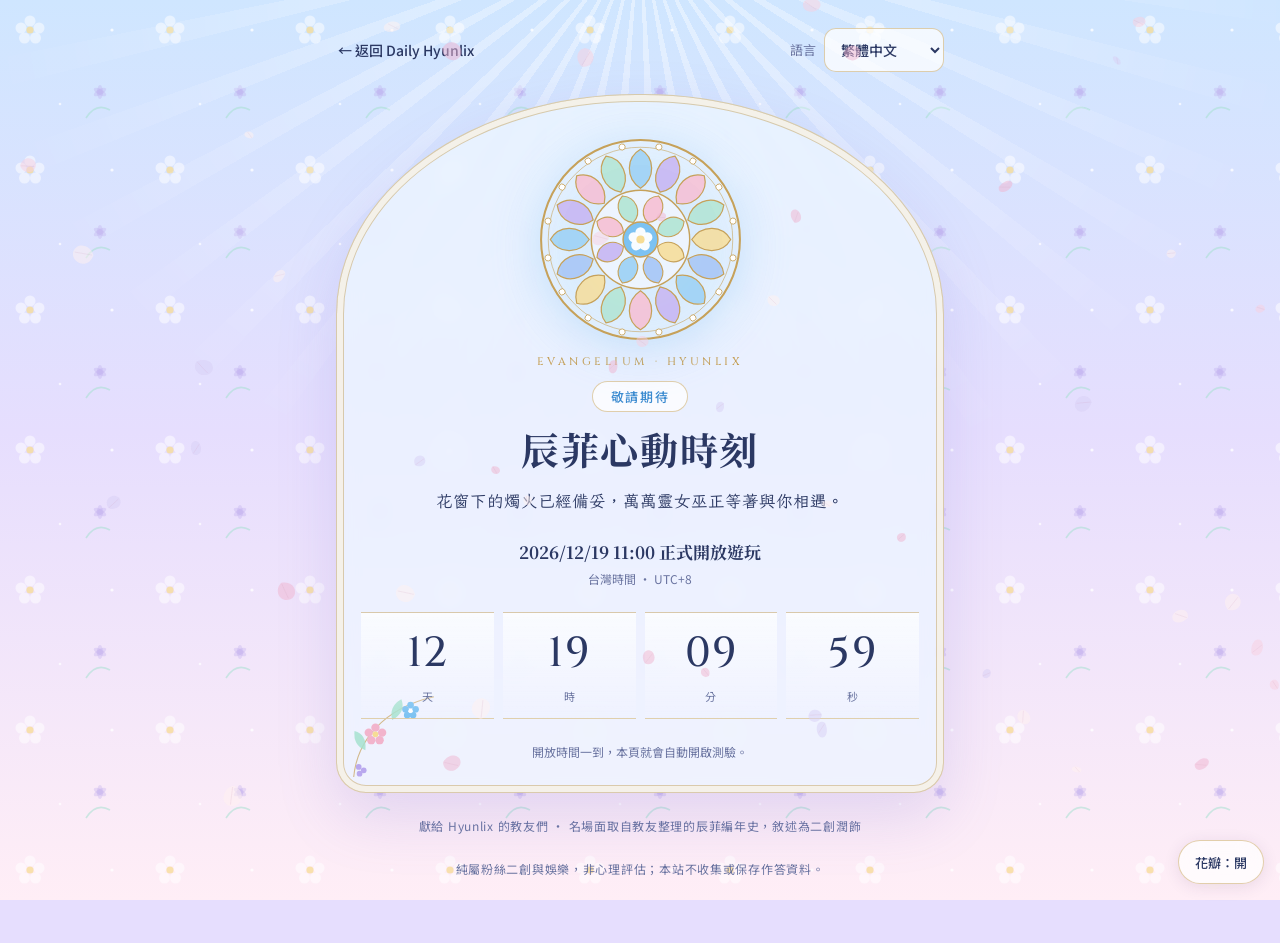
==== commit da1fdfcb: "Add unlisted friends preview while keeping the public launch countdown" ====
--- a/heart-flutter.html
+++ b/heart-flutter.html
@@ -204,6 +204,7 @@
 .launch-note{margin:0;font:400 12px/1.8 var(--body);color:var(--ink-soft)}
 .sr-only{position:absolute;width:1px;height:1px;padding:0;margin:-1px;overflow:hidden;clip-path:inset(50%);white-space:nowrap;border:0}
 @media(max-width:420px){.launch-card{padding-top:33px}.launch-countdown{gap:6px}.launch-date{font-size:15px}.launch-card .lede{font-size:15px}.launch-status{letter-spacing:.04em}}
+.preview-banner{margin:0;padding:8px 15px;border:1px dashed var(--gilt);border-radius:12px;background:var(--pearl);color:var(--ink-soft);text-align:center;font:500 12px/1.8 var(--body);letter-spacing:.05em}
 </style>
 </head>
 <body>
@@ -212,6 +213,7 @@
 <button class="petal-toggle" id="petalToggle" type="button" aria-pressed="true">花瓣：開</button>
 
 <main class="wrap">
+  <p class="preview-banner" id="previewBanner" data-copy="previewLabel" hidden>朋友試玩版</p>
   <nav class="site-nav" aria-label="網站導覽" id="siteNav"><a href="./#heart-quiz" data-copy="home">← 返回 Daily Hyunlix</a><label class="language-control"><span data-copy="languageLabel">語言</span><select class="language-select" id="languageSelect" aria-label="語言 / Language"><option value="zh-Hant" lang="zh-Hant">繁體中文</option><option value="en" lang="en">English</option><option value="ja" lang="ja">日本語</option><option value="ko" lang="ko">한국어</option></select></label><p class="language-status" id="languageStatus" role="status" aria-live="polite" hidden></p></nav>
 
   <section class="card arch ornate hero launch-card" id="comingSoon" aria-labelledby="launchTitle">
@@ -264,6 +266,6 @@
 </main>
 
 <dialog class="kindred-dialog" id="kindredDialog" aria-labelledby="kindredName"><p class="baptism-label" data-copy="kindredLabel">花窗另一側的教友</p><p class="baptism-song" id="kindredSong"></p><h2 id="kindredName"></h2><p class="baptism-definition" id="kindredDefinition"></p><div class="chips" id="kindredChips"></div><button class="btn" type="button" id="kindredClose" data-copy="kindredClose">回到我的洗禮</button></dialog>
-<script src="./heart-quiz.js?v=launch-20261219" defer></script>
+<script src="./heart-quiz.js?v=friends-preview" defer></script>
 
 </body></html>
